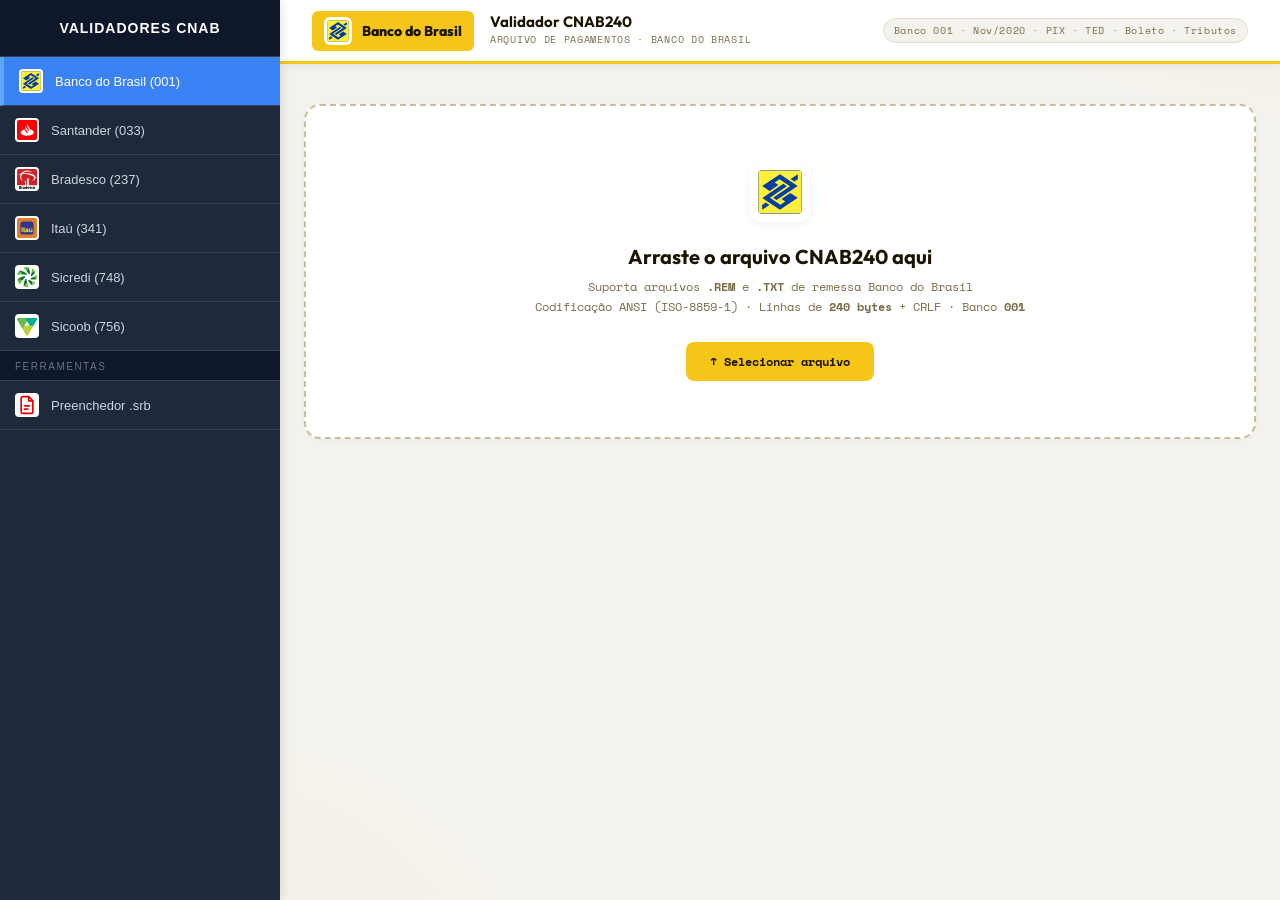
==== index.html @ d76867de "Add files" ====
<!DOCTYPE html>
<html lang="pt-BR">
<head>
<meta charset="UTF-8">
<meta name="viewport" content="width=device-width, initial-scale=1.0">
<title>Central de Validadores CNAB240</title>
<style>
  * { box-sizing: border-box; }
  body { 
    margin: 0; 
    font-family: 'Segoe UI', Tahoma, Geneva, Verdana, sans-serif; 
    display: flex; 
    height: 100vh; 
    overflow: hidden; 
    background: #f4f6f8; 
  }
  
  .sidebar { 
    width: 280px; /* Aumentado levemente para caber logos e nomes */
    background: #1e293b; 
    color: #fff; 
    display: flex; 
    flex-direction: column; 
    box-shadow: 2px 0 10px rgba(0,0,0,0.1);
    z-index: 10;
  }
  
  .sidebar h2 { 
    text-align: center; 
    padding: 20px; 
    margin: 0; 
    font-size: 14px; 
    text-transform: uppercase;
    letter-spacing: 1px;
    background: #0f172a;
    border-bottom: 1px solid #334155; 
  }
  
  .menu { 
    list-style: none; 
    padding: 0; 
    margin: 0; 
    flex: 1; 
    overflow-y: auto; 
  }
  
  .menu li { 
    padding: 12px 15px; 
    cursor: pointer; 
    border-bottom: 1px solid #334155; 
    transition: all 0.2s ease; 
    display: flex; 
    align-items: center; 
    gap: 12px;
    font-weight: 500;
    font-size: 13px;
    color: #cbd5e1;
  }
  
  .menu li:hover { 
    background: #334155; 
    color: #fff;
  }
  
  .menu li.active {
    background: #3b82f6;
    color: #fff;
    border-left: 4px solid #60a5fa;
  }

  .menu li.section-label {
    cursor: default;
    background: #0f172a;
    color: #64748b;
    font-size: 10px;
    letter-spacing: 1.5px;
    text-transform: uppercase;
    padding: 10px 15px 8px;
    border-bottom: 1px solid #334155;
  }
  .menu li.section-label:hover {
    background: #0f172a;
    color: #64748b;
  }

  /* Estilização das Logos */
  .bank-logo {
    width: 24px;
    height: 24px;
    object-fit: contain;
    border-radius: 4px;
    background: white; /* Fundo branco para logos vazadas aparecerem no menu escuro */
    padding: 2px;
  }

  .content { 
    flex: 1; 
    display: flex; 
    flex-direction: column; 
    background: #fff;
  }
  
  iframe { 
    flex: 1; 
    border: none; 
    width: 100%; 
    height: 100%; 
  }
</style>
</head>
<body>

<div class="sidebar">
  <h2>Validadores CNAB</h2>
  <ul class="menu">
    <li class="active" onclick="loadTab('Validador_CNAB240_BancoDoBrasil.html', this)">
      <img src="logos/Banco%20do%20Brasil%20S.A/banco-do-brasil-com-fundo.svg" class="bank-logo" alt="BB">
      Banco do Brasil (001)
    </li>
    
    <li onclick="loadTab('Validador_CNAB240_Santander.html', this)">
      <img src="logos/Banco%20Santander%20Brasil%20S.A/santander-fundo-vermelho.svg" class="bank-logo" alt="Santander">
      Santander (033)
    </li>
    
    <li onclick="loadTab('Validador_CNAB240_Bradesco_Multipag.html', this)">
      <img src="logos/Bradesco%20S.A/bradesco%20com%20nome.svg" class="bank-logo" alt="Bradesco">
      Bradesco (237)
    </li>
    
    <li onclick="loadTab('Validador_CNAB240_Itau.html', this)">
      <img src="logos/Itaú%20Unibanco%20S.A/itau-2-laranja.svg" class="bank-logo" alt="Itaú">
      Itaú (341)
    </li>
    
    <li onclick="loadTab('Validador_CNAB240_Sicredi%20-%20v2%201.html', this)">
      <img src="logos/Sicredi/logo-svg2.svg" class="bank-logo" alt="Sicredi">
      Sicredi (748)
    </li>
    
    <li onclick="loadTab('Validador_CNAB240_Sicoob.html', this)">
      <img src="logos/Sicoob/sicoob-vector-logo.svg" class="bank-logo" alt="Sicoob">
      Sicoob (756)
    </li>

    <li class="section-label">Ferramentas</li>

    <li onclick="loadTab('Preenchedor_SRB.html', this)">
      <img src="logos/srb-icon.svg" class="bank-logo" alt="SRB">
      Preenchedor .srb
    </li>
  </ul>
</div>

<div class="content">
  <iframe id="viewer" src="Validador_CNAB240_BancoDoBrasil.html" title="Validador"></iframe>
</div>

<script>
  function loadTab(url, element) {
    document.getElementById('viewer').src = url;
    document.querySelectorAll('.menu li').forEach(li => li.classList.remove('active'));
    element.classList.add('active');
  }
</script>

</body>
</html>
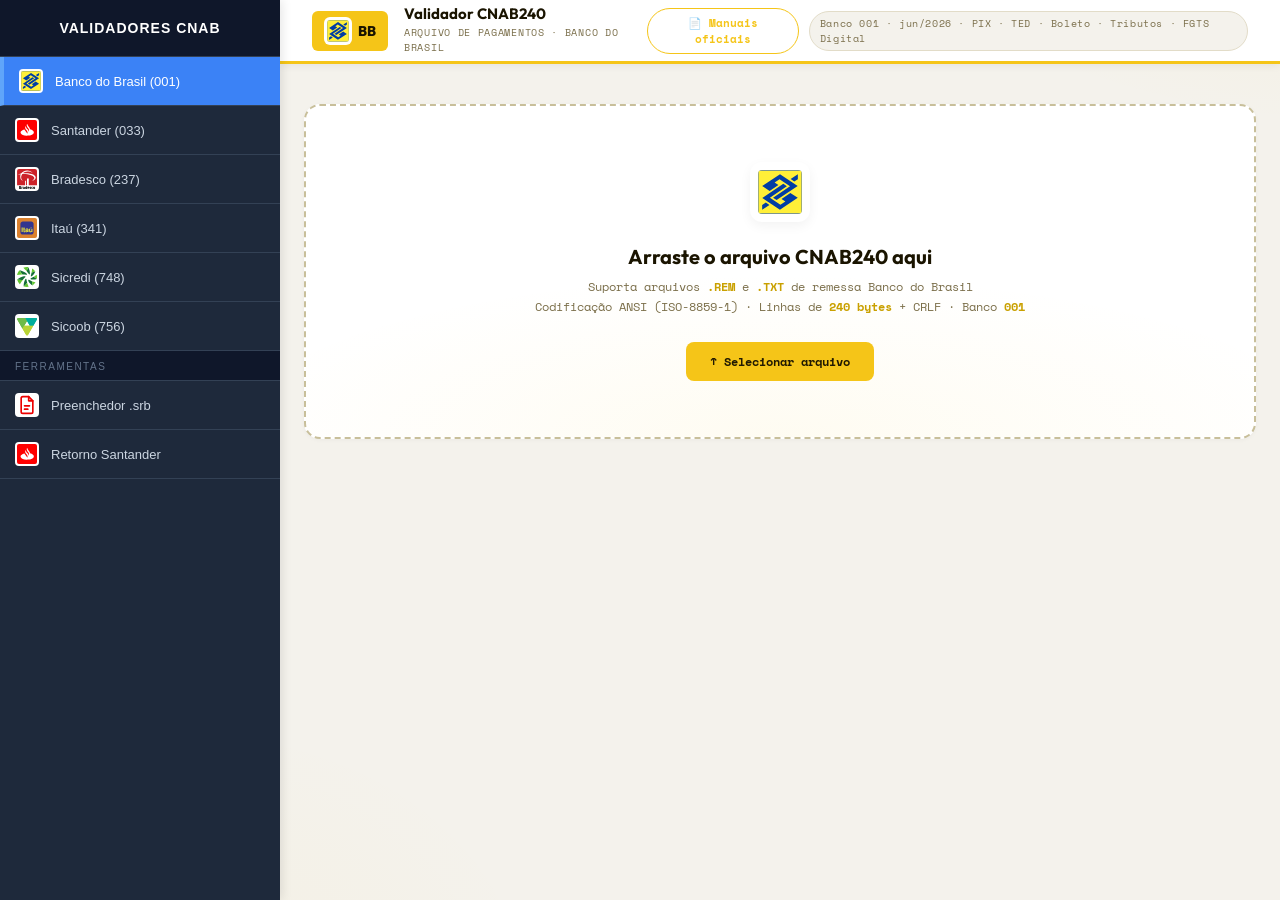
==== commit 9a689e54: "Analisador de Retorno Santander: crítica (pré-retorno) × movimento Nova ferramenta Retorno_CNAB240_S" ====
--- a/index.html
+++ b/index.html
@@ -149,6 +149,11 @@
       <img src="logos/srb-icon.svg" class="bank-logo" alt="SRB">
       Preenchedor .srb
     </li>
+
+    <li onclick="loadTab('Retorno_CNAB240_Santander.html', this)">
+      <img src="logos/Banco%20Santander%20Brasil%20S.A/santander-fundo-vermelho.svg" class="bank-logo" alt="Santander">
+      Retorno Santander
+    </li>
   </ul>
 </div>
 
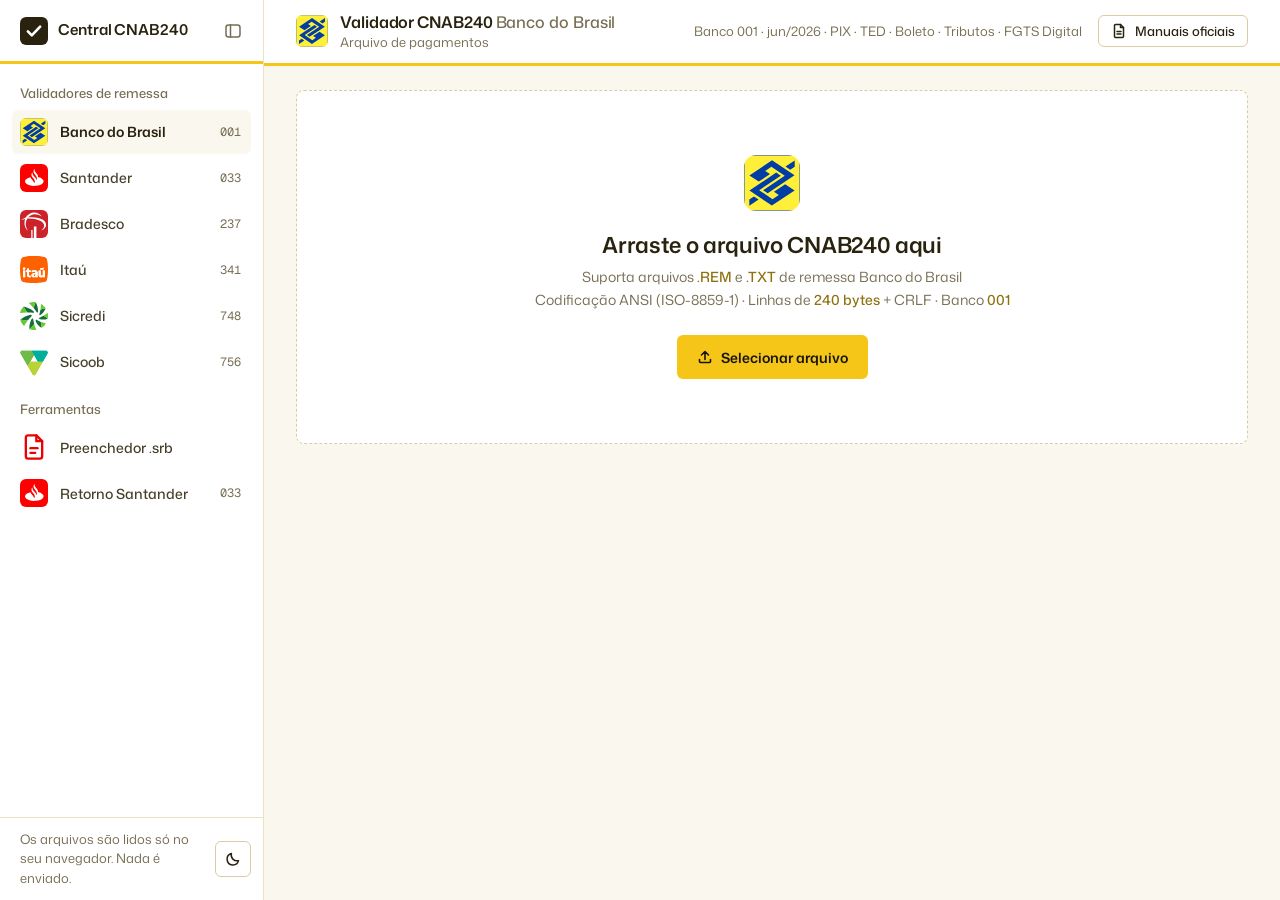
==== commit b594dbfa: "Redesign: sistema visual único, tom do banco e tema claro/escuro - assets/ui.css: um só sistema visu" ====
--- a/index.html
+++ b/index.html
@@ -1,173 +1,233 @@
-<!DOCTYPE html>
-<html lang="pt-BR">
-<head>
-<meta charset="UTF-8">
-<meta name="viewport" content="width=device-width, initial-scale=1.0">
-<title>Central de Validadores CNAB240</title>
-<style>
-  * { box-sizing: border-box; }
-  body { 
-    margin: 0; 
-    font-family: 'Segoe UI', Tahoma, Geneva, Verdana, sans-serif; 
-    display: flex; 
-    height: 100vh; 
-    overflow: hidden; 
-    background: #f4f6f8; 
-  }
-  
-  .sidebar { 
-    width: 280px; /* Aumentado levemente para caber logos e nomes */
-    background: #1e293b; 
-    color: #fff; 
-    display: flex; 
-    flex-direction: column; 
-    box-shadow: 2px 0 10px rgba(0,0,0,0.1);
-    z-index: 10;
-  }
-  
-  .sidebar h2 { 
-    text-align: center; 
-    padding: 20px; 
-    margin: 0; 
-    font-size: 14px; 
-    text-transform: uppercase;
-    letter-spacing: 1px;
-    background: #0f172a;
-    border-bottom: 1px solid #334155; 
-  }
-  
-  .menu { 
-    list-style: none; 
-    padding: 0; 
-    margin: 0; 
-    flex: 1; 
-    overflow-y: auto; 
-  }
-  
-  .menu li { 
-    padding: 12px 15px; 
-    cursor: pointer; 
-    border-bottom: 1px solid #334155; 
-    transition: all 0.2s ease; 
-    display: flex; 
-    align-items: center; 
-    gap: 12px;
-    font-weight: 500;
-    font-size: 13px;
-    color: #cbd5e1;
-  }
-  
-  .menu li:hover { 
-    background: #334155; 
-    color: #fff;
-  }
-  
-  .menu li.active {
-    background: #3b82f6;
-    color: #fff;
-    border-left: 4px solid #60a5fa;
-  }
-
-  .menu li.section-label {
-    cursor: default;
-    background: #0f172a;
-    color: #64748b;
-    font-size: 10px;
-    letter-spacing: 1.5px;
-    text-transform: uppercase;
-    padding: 10px 15px 8px;
-    border-bottom: 1px solid #334155;
-  }
-  .menu li.section-label:hover {
-    background: #0f172a;
-    color: #64748b;
-  }
-
-  /* Estilização das Logos */
-  .bank-logo {
-    width: 24px;
-    height: 24px;
-    object-fit: contain;
-    border-radius: 4px;
-    background: white; /* Fundo branco para logos vazadas aparecerem no menu escuro */
-    padding: 2px;
-  }
-
-  .content { 
-    flex: 1; 
-    display: flex; 
-    flex-direction: column; 
-    background: #fff;
-  }
-  
-  iframe { 
-    flex: 1; 
-    border: none; 
-    width: 100%; 
-    height: 100%; 
-  }
-</style>
-</head>
-<body>
-
-<div class="sidebar">
-  <h2>Validadores CNAB</h2>
-  <ul class="menu">
-    <li class="active" onclick="loadTab('Validador_CNAB240_BancoDoBrasil.html', this)">
-      <img src="logos/Banco%20do%20Brasil%20S.A/banco-do-brasil-com-fundo.svg" class="bank-logo" alt="BB">
-      Banco do Brasil (001)
-    </li>
-    
-    <li onclick="loadTab('Validador_CNAB240_Santander.html', this)">
-      <img src="logos/Banco%20Santander%20Brasil%20S.A/santander-fundo-vermelho.svg" class="bank-logo" alt="Santander">
-      Santander (033)
-    </li>
-    
-    <li onclick="loadTab('Validador_CNAB240_Bradesco_Multipag.html', this)">
-      <img src="logos/Bradesco%20S.A/bradesco%20com%20nome.svg" class="bank-logo" alt="Bradesco">
-      Bradesco (237)
-    </li>
-    
-    <li onclick="loadTab('Validador_CNAB240_Itau.html', this)">
-      <img src="logos/Itaú%20Unibanco%20S.A/itau-2-laranja.svg" class="bank-logo" alt="Itaú">
-      Itaú (341)
-    </li>
-    
-    <li onclick="loadTab('Validador_CNAB240_Sicredi%20-%20v2%201.html', this)">
-      <img src="logos/Sicredi/logo-svg2.svg" class="bank-logo" alt="Sicredi">
-      Sicredi (748)
-    </li>
-    
-    <li onclick="loadTab('Validador_CNAB240_Sicoob.html', this)">
-      <img src="logos/Sicoob/sicoob-vector-logo.svg" class="bank-logo" alt="Sicoob">
-      Sicoob (756)
-    </li>
-
-    <li class="section-label">Ferramentas</li>
-
-    <li onclick="loadTab('Preenchedor_SRB.html', this)">
-      <img src="logos/srb-icon.svg" class="bank-logo" alt="SRB">
-      Preenchedor .srb
-    </li>
-
-    <li onclick="loadTab('Retorno_CNAB240_Santander.html', this)">
-      <img src="logos/Banco%20Santander%20Brasil%20S.A/santander-fundo-vermelho.svg" class="bank-logo" alt="Santander">
-      Retorno Santander
-    </li>
-  </ul>
-</div>
-
-<div class="content">
-  <iframe id="viewer" src="Validador_CNAB240_BancoDoBrasil.html" title="Validador"></iframe>
-</div>
-
-<script>
-  function loadTab(url, element) {
-    document.getElementById('viewer').src = url;
-    document.querySelectorAll('.menu li').forEach(li => li.classList.remove('active'));
-    element.classList.add('active');
-  }
-</script>
-
-</body>
-</html>
+<!DOCTYPE html>
+<html lang="pt-BR">
+<head>
+<meta charset="UTF-8">
+<meta name="viewport" content="width=device-width, initial-scale=1.0">
+<title>Central de Validadores CNAB240</title>
+<meta name="description" content="Validadores de remessa CNAB240 por banco, Preenchedor de remessa .srb e Analisador de retorno. Os arquivos são lidos só no navegador.">
+<link rel="preconnect" href="https://fonts.googleapis.com">
+<link rel="preconnect" href="https://fonts.gstatic.com" crossorigin>
+<link href="https://fonts.googleapis.com/css2?family=Geist+Mono:wght@400;500;600&family=Mona+Sans:wght@400;500;600&display=swap" rel="stylesheet">
+<link rel="icon" href="assets/favicon.svg">
+<script src="assets/tema.js"></script>
+<link rel="stylesheet" href="assets/ui.css">
+<style>
+  /* Casca da central: menu lateral + página da ferramenta num iframe.
+     Cores, tipos e raios vêm de assets/ui.css. */
+  html,body{height:100%;}
+  body{display:grid;grid-template-columns:264px minmax(0,1fr);height:100dvh;min-height:0;overflow:hidden;transition:grid-template-columns .22s var(--ease);}
+
+  .side{display:flex;flex-direction:column;min-height:0;background:var(--cd);border-right:1px solid var(--br);}
+  .side__top{display:flex;align-items:center;justify-content:space-between;gap:12px;height:64px;flex-shrink:0;padding:0 12px 0 20px;border-bottom:3px solid var(--bk);transition:border-color .2s var(--ease);}
+  .brand{display:flex;align-items:center;gap:10px;font-weight:600;font-size:15px;letter-spacing:-.005em;color:var(--tx);text-decoration:none;border-radius:var(--r-sm);}
+  .brand svg{width:28px;height:28px;flex-shrink:0;}
+  .brand rect{fill:var(--tx);}
+  .brand path{stroke:var(--cd);}
+  .side__toggle{display:none;align-items:center;justify-content:center;width:44px;height:44px;background:transparent;border:1px solid var(--br2);border-radius:var(--r-md);transition:border-color .15s var(--ease),background-color .15s var(--ease);}
+  .side__toggle:hover{border-color:var(--ac);background:var(--cd2);}
+  .side__toggle svg{width:18px;height:18px;}
+  /* recolher / expandir (telas largas) */
+  .side__mini{display:flex;align-items:center;justify-content:center;width:36px;height:36px;flex-shrink:0;background:transparent;color:var(--txd);border:1px solid transparent;border-radius:var(--r-md);transition:border-color .15s var(--ease),background-color .15s var(--ease),color .15s var(--ease),transform .1s var(--ease);}
+  .side__mini:hover{border-color:var(--br2);background:var(--cd2);color:var(--tx);}
+  .side__mini:active{transform:translateY(1px);}
+  .side__mini svg{width:18px;height:18px;}
+
+  .nav{flex:1;min-height:0;overflow-y:auto;padding:4px 12px 12px;}
+  .nav h2{padding:16px 8px 6px;font-size:13px;font-weight:500;color:var(--txd);}
+  .nav ul{list-style:none;display:flex;flex-direction:column;gap:2px;}
+  .nav a{display:flex;align-items:center;gap:12px;height:44px;padding:0 10px 0 8px;border-radius:var(--r-md);font-size:14px;font-weight:500;color:var(--txm);text-decoration:none;transition:background-color .15s var(--ease),color .15s var(--ease);}
+  .nav a:hover{background:var(--cd2);color:var(--tx);}
+  .nav a:active{background:var(--bg);}
+  .nav a[aria-current="page"]{background:var(--bg);color:var(--tx);font-weight:600;}
+  .nav img{width:28px;height:28px;object-fit:contain;border-radius:var(--r-md);flex-shrink:0;transition:transform .2s var(--ease);}
+  .nav a:hover img{transform:scale(1.06);}
+  .nav__name{flex:1;min-width:0;white-space:nowrap;overflow:hidden;text-overflow:ellipsis;}
+  .nav__code{font-family:var(--mono);font-size:12px;font-weight:400;color:var(--txd);}
+
+  .side__foot{display:flex;align-items:center;gap:12px;flex-shrink:0;padding:12px 12px 12px 20px;border-top:1px solid var(--br);}
+  .side__note{flex:1;font-size:13px;line-height:1.5;color:var(--txd);}
+
+  .content{min-width:0;min-height:0;background:var(--bg);}
+  .content iframe{display:block;width:100%;height:100%;border:0;}
+
+  /* Menu recolhido: só os logos. Vale em telas largas; no celular o menu é a folha. */
+  @media(min-width:821px){
+    body[data-menu="mini"]{grid-template-columns:64px minmax(0,1fr);}
+    [data-menu="mini"] .side__top{justify-content:center;padding:0;}
+    [data-menu="mini"] .brand{display:none;}
+    [data-menu="mini"] .nav{padding:4px 8px 12px;overflow-x:hidden;}
+    [data-menu="mini"] .nav h2{height:1px;margin:10px 8px 9px;padding:0;overflow:hidden;background:var(--br);color:transparent;font-size:0;}
+    [data-menu="mini"] .nav h2:first-child{margin-top:8px;background:transparent;}
+    [data-menu="mini"] .nav a{justify-content:center;padding:0;gap:0;}
+    [data-menu="mini"] .nav__name{position:absolute;width:1px;height:1px;overflow:hidden;clip-path:inset(50%);white-space:nowrap;}
+    [data-menu="mini"] .nav__code{display:none;}
+    [data-menu="mini"] .side__foot{justify-content:center;padding:12px 0;}
+    [data-menu="mini"] .side__note{display:none;}
+  }
+
+  @media(max-width:820px){
+    .side__mini{display:none;}
+    body{grid-template-columns:1fr;grid-template-rows:auto minmax(0,1fr);}
+    .side{border-right:0;}
+    .side__top{height:56px;padding:0 8px 0 16px;}
+    .side__toggle{display:flex;}
+    .nav,.side__foot{display:none;}
+    .side[data-open] {position:fixed;inset:0;z-index:50;}
+    .side[data-open] .nav{display:block;padding:4px 8px 12px;}
+    .side[data-open] .side__foot{display:flex;}
+    .nav a{height:52px;}
+  }
+</style>
+</head>
+<body>
+
+<aside class="side" id="side">
+  <div class="side__top">
+    <a class="brand" href="#bb">
+      <svg viewBox="0 0 32 32" aria-hidden="true"><rect width="32" height="32" rx="7"/><path d="M9 16.5l4.5 4.5L23 11" fill="none" stroke-width="3" stroke-linecap="round" stroke-linejoin="round"/></svg>
+      Central CNAB240
+    </a>
+    <button class="side__mini" id="mini" type="button" aria-expanded="true" aria-controls="nav" aria-label="Recolher menu" title="Recolher menu">
+      <svg viewBox="0 0 18 18" fill="none" stroke="currentColor" stroke-width="1.5" stroke-linecap="round" stroke-linejoin="round" aria-hidden="true"><rect x="2" y="3" width="14" height="12" rx="2.5"/><path d="M6.5 3v12"/></svg>
+    </button>
+    <button class="side__toggle" id="toggle" type="button" aria-expanded="false" aria-controls="nav" aria-label="Abrir menu">
+      <svg viewBox="0 0 18 18" fill="none" stroke="currentColor" stroke-width="1.6" stroke-linecap="round" aria-hidden="true"><path d="M2.5 5h13M2.5 9h13M2.5 13h13"/></svg>
+    </button>
+  </div>
+
+  <nav class="nav" id="nav" aria-label="Ferramentas da central">
+    <h2>Validadores de remessa</h2>
+    <ul>
+      <li><a href="#bb" data-cor="#F5C518" data-src="Validador_CNAB240_BancoDoBrasil.html">
+        <img src="logos/Banco%20do%20Brasil%20S.A/banco-do-brasil-com-fundo.svg" alt="">
+        <span class="nav__name">Banco do Brasil</span><span class="nav__code">001</span></a></li>
+      <li><a href="#santander" data-cor="#EC0000" data-src="Validador_CNAB240_Santander.html">
+        <img src="logos/Banco%20Santander%20Brasil%20S.A/santander-fundo-vermelho.svg" alt="">
+        <span class="nav__name">Santander</span><span class="nav__code">033</span></a></li>
+      <li><a href="#bradesco" data-cor="#CC0000" data-src="Validador_CNAB240_Bradesco_Multipag.html">
+        <img src="logos/Bradesco%20S.A/bradesco.svg" alt="">
+        <span class="nav__name">Bradesco</span><span class="nav__code">237</span></a></li>
+      <li><a href="#itau" data-cor="#EC7000" data-src="Validador_CNAB240_Itau.html">
+        <img src="logos/Ita%C3%BA%20Unibanco%20S.A/logo-nova-letras-brancas.svg" alt="">
+        <span class="nav__name">Itaú</span><span class="nav__code">341</span></a></li>
+      <li><a href="#sicredi" data-cor="#009A44" data-src="Validador_CNAB240_Sicredi%20-%20v2%201.html">
+        <img src="logos/Sicredi/logo-svg2.svg" alt="">
+        <span class="nav__name">Sicredi</span><span class="nav__code">748</span></a></li>
+      <li><a href="#sicoob" data-cor="#005A9E" data-src="Validador_CNAB240_Sicoob.html">
+        <img src="logos/Sicoob/sicoob-vector-logo.svg" alt="">
+        <span class="nav__name">Sicoob</span><span class="nav__code">756</span></a></li>
+    </ul>
+
+    <h2>Ferramentas</h2>
+    <ul>
+      <li><a href="#preenchedor" data-src="Preenchedor_SRB.html">
+        <img src="logos/srb-icon.svg" alt="">
+        <span class="nav__name">Preenchedor .srb</span></a></li>
+      <li><a href="#retorno-santander" data-cor="#EC0000" data-src="Retorno_CNAB240_Santander.html">
+        <img src="logos/Banco%20Santander%20Brasil%20S.A/santander-fundo-vermelho.svg" alt="">
+        <span class="nav__name">Retorno Santander</span><span class="nav__code">033</span></a></li>
+    </ul>
+  </nav>
+
+  <div class="side__foot" id="foot">
+    <p class="side__note">Os arquivos são lidos só no seu navegador. Nada é enviado.</p>
+  </div>
+</aside>
+
+<main class="content">
+  <iframe id="viewer" title="Ferramenta selecionada"></iframe>
+</main>
+
+<script>
+(function () {
+  var CHAVE = 'cnab.central.ultima';
+  var side = document.getElementById('side');
+  var toggle = document.getElementById('toggle');
+  var viewer = document.getElementById('viewer');
+  var links = Array.prototype.slice.call(document.querySelectorAll('#nav a[data-src]'));
+
+  function menu(aberto) {
+    if (aberto) side.setAttribute('data-open', ''); else side.removeAttribute('data-open');
+    toggle.setAttribute('aria-expanded', aberto ? 'true' : 'false');
+    toggle.setAttribute('aria-label', aberto ? 'Fechar menu' : 'Abrir menu');
+  }
+
+  function linkDe(id) {
+    for (var i = 0; i < links.length; i++) if (links[i].hash === '#' + id) return links[i];
+    return null;
+  }
+
+  // Abre a ferramenta do link no iframe. Usa location.replace para o botão
+  // Voltar do navegador andar uma ferramenta por vez (o #hash já cria o histórico).
+  function abrir(a) {
+    links.forEach(function (l) { l.removeAttribute('aria-current'); });
+    a.setAttribute('aria-current', 'page');
+    var nome = a.querySelector('.nav__name').textContent;
+    viewer.title = nome;
+    document.title = nome + ' · Central CNAB240';
+    // a central assume o tom do banco aberto (o Preenchedor fica neutro)
+    document.documentElement.style.setProperty('--bk', a.getAttribute('data-cor') || '#16140f');
+    var src = a.getAttribute('data-src');
+    if (viewer.getAttribute('data-atual') !== src) {
+      viewer.setAttribute('data-atual', src);
+      try { viewer.contentWindow.location.replace(src); }
+      catch (e) { viewer.src = src; }
+    }
+    try { localStorage.setItem(CHAVE, a.hash.slice(1)); } catch (e) {}
+    menu(false);
+  }
+
+  function rota() {
+    var a = linkDe(location.hash.slice(1));
+    if (!a) {
+      var ultima = null;
+      try { ultima = localStorage.getItem(CHAVE); } catch (e) {}
+      a = linkDe(ultima) || links[0];
+    }
+    abrir(a);
+  }
+
+  toggle.addEventListener('click', function () { menu(!side.hasAttribute('data-open')); });
+
+  // Menu recolhido para só os logos (telas largas); a escolha fica salva.
+  var CHAVE_MENU = 'cnab.central.menu';
+  var mini = document.getElementById('mini');
+  function recolher(sim) {
+    if (sim) document.body.setAttribute('data-menu', 'mini'); else document.body.removeAttribute('data-menu');
+    var rotulo = sim ? 'Expandir menu' : 'Recolher menu';
+    mini.setAttribute('aria-expanded', sim ? 'false' : 'true');
+    mini.setAttribute('aria-label', rotulo);
+    mini.title = rotulo;
+    // recolhido, o nome da ferramenta aparece ao passar o mouse
+    links.forEach(function (l) {
+      if (sim) l.title = l.querySelector('.nav__name').textContent; else l.removeAttribute('title');
+    });
+  }
+  mini.addEventListener('click', function () {
+    var sim = document.body.getAttribute('data-menu') !== 'mini';
+    recolher(sim);
+    try { localStorage.setItem(CHAVE_MENU, sim ? 'mini' : 'aberto'); } catch (e) {}
+  });
+  var menuSalvo = null;
+  try { menuSalvo = localStorage.getItem(CHAVE_MENU); } catch (e) {}
+  if (menuSalvo === 'mini') recolher(true);
+  document.addEventListener('keydown', function (e) { if (e.key === 'Escape') menu(false); });
+  // Clicar na ferramenta já aberta só fecha o menu (o hash não muda).
+  links.forEach(function (l) { l.addEventListener('click', function () { menu(false); }); });
+  // Tema: botão no rodapé do menu; a página aberta no iframe é avisada.
+  function avisarTema() {
+    try { viewer.contentWindow.postMessage({ cnabTema: window.CnabTema.atual() }, '*'); } catch (e) {}
+  }
+  if (window.CnabTema) {
+    document.getElementById('foot').appendChild(window.CnabTema.botao());
+    window.CnabTema.aoMudar(avisarTema);
+    viewer.addEventListener('load', avisarTema);
+  }
+
+  window.addEventListener('hashchange', rota);
+  rota();
+})();
+</script>
+
+</body>
+</html>
--- a/assets/ui.css
+++ b/assets/ui.css
@@ -0,0 +1,458 @@
+/* Sistema visual único da Central de Validadores CNAB240.
+ *
+ * Todas as páginas (central, validadores, Preenchedor e Retorno) usam este
+ * arquivo. Cada página só define a cor do banco:
+ *
+ *   <link rel="stylesheet" href="assets/ui.css">
+ *   <style>:root{--bk:#EC0000;--bkc:#fff}</style>
+ *
+ *   --bk   cor do banco
+ *   --bkc  cor do texto sobre --bk (branco ou a tinta, o que der contraste)
+ *
+ * Tema: assets/tema.js põe data-theme="light|dark" no <html>.
+ *
+ * O chão, as linhas e os destaques são derivados de --bk, então cada página
+ * assume o tom do banco, no claro e no escuro.
+ * Tipos: Mona Sans para a interface, Geist Mono só para dados do arquivo
+ * (posições, bytes, valores). Raio 4/6/8. Espaços na escala 4-8-12-16-24-32-48.
+ */
+
+:root{
+  --bk:#16140f; --bkc:#fff;
+
+  /* O chão, as linhas e a tinta levam um pouco da cor do banco (--bk). */
+  color-scheme:light;
+  --bg:color-mix(in srgb,var(--bk) 4%,#faf9f7);
+  --cd:#ffffff;
+  --cd2:color-mix(in srgb,var(--bk) 3%,#ffffff);
+  --br:color-mix(in srgb,var(--bk) 13%,#e9e6e0);
+  --br2:color-mix(in srgb,var(--bk) 20%,#d2cec6);
+  --tx:color-mix(in srgb,var(--bk) 9%,#14120e);
+  --txm:color-mix(in srgb,var(--bk) 9%,#35322b);
+  --txd:color-mix(in srgb,var(--bk) 10%,#69645a);
+  /* destaque: a cor do banco escurecida até dar leitura como texto; --acc é o texto sobre ela */
+  --ac:color-mix(in srgb,var(--bk) 58%,#000);
+  --acc:#ffffff;
+
+  /* estados */
+  --ok:#18794e; --okb:rgba(24,121,78,.08);  --okm:rgba(24,121,78,.24);
+  --wa:#8f5b00; --wab:rgba(143,91,0,.09);   --wam:rgba(143,91,0,.28);
+  --er:#c22532; --erb:rgba(194,37,50,.07);  --erm:rgba(194,37,50,.30);
+  --in:#0b5cad; --inb:rgba(11,92,173,.08);
+  --mu:#6b665c; --mub:rgba(107,102,92,.10);
+
+  --r-sm:4px; --r-md:6px; --r-lg:8px;
+  --sans:'Mona Sans','Segoe UI',system-ui,-apple-system,sans-serif;
+  --mono:'Geist Mono',ui-monospace,'Cascadia Mono',Consolas,monospace;
+  --ease:cubic-bezier(.2,.7,.2,1);
+}
+
+*{margin:0;padding:0;box-sizing:border-box;}
+html{-webkit-text-size-adjust:100%;}
+body{background:var(--bg);color:var(--tx);font-family:var(--sans);font-size:14px;line-height:1.5;min-height:100vh;overflow-x:hidden;-webkit-font-smoothing:antialiased;}
+button,input,select{font:inherit;color:inherit;}
+button{cursor:pointer;}
+:focus-visible{outline:2px solid var(--ac);outline-offset:2px;}
+.hidden{display:none !important;}
+.muted{color:var(--txd);}
+
+/* ───── Cabeçalho da página ───── */
+header{position:relative;z-index:10;display:flex;align-items:center;justify-content:space-between;gap:12px 24px;flex-wrap:wrap;min-height:64px;padding:12px max(32px,calc(50% - 560px));background:var(--cd);border-bottom:3px solid var(--bk);}
+.logo{display:flex;align-items:center;gap:12px;min-width:0;margin-right:auto;}
+.bank-logo{width:32px;height:32px;object-fit:contain;border-radius:var(--r-md);flex-shrink:0;}
+.bank-logo[hidden]{display:none;}
+.lt{min-width:0;}
+.lt h1{font-weight:600;font-size:16px;line-height:1.3;letter-spacing:-.005em;}
+.lt h1 .muted{font-weight:500;}
+.lt p{font-size:13px;color:var(--txd);line-height:1.4;}
+.htag{font-size:13px;color:var(--txd);text-align:right;}
+
+/* ───── Corpo ───── */
+.wrap{position:relative;z-index:1;max-width:1184px;margin:0 auto;padding:32px 32px 64px;}
+
+/* ───── Botões: um principal (cor do banco), um secundário ───── */
+.bup,.btn-gen{display:inline-flex;align-items:center;justify-content:center;gap:8px;height:44px;padding:0 20px;background:var(--bk);color:var(--bkc);border:none;border-radius:var(--r-md);font-weight:600;font-size:14px;transition:background-color .15s var(--ease),transform .1s var(--ease);}
+.bup:hover,.btn-gen:hover:not(:disabled){background:color-mix(in srgb,var(--bk) 86%,#000);}
+.bup:active,.btn-gen:active:not(:disabled){transform:translateY(1px);}
+.btn-gen:disabled{background:var(--br);color:var(--txd);cursor:not-allowed;}
+.bup svg,.btn-gen svg,.brs svg,.bcp svg,.bcsv svg,.cnabdoc-btn svg{width:16px;height:16px;flex-shrink:0;}
+
+.brs,.bcp,.bcsv,.smore button,.cnabdoc-btn{display:inline-flex;align-items:center;justify-content:center;gap:8px;height:36px;padding:0 14px;background:var(--cd);color:var(--tx);border:1px solid var(--br2);border-radius:var(--r-md);font-weight:500;font-size:13px;white-space:nowrap;transition:border-color .15s var(--ease),background-color .15s var(--ease),transform .1s var(--ease);}
+.brs:hover,.bcp:hover,.bcsv:hover,.smore button:hover,.cnabdoc-btn:hover,.cnabdoc-btn[aria-expanded="true"]{border-color:var(--tx);background:var(--cd2);}
+.brs:active,.bcp:active,.bcsv:active,.smore button:active,.cnabdoc-btn:active{transform:translateY(1px);}
+.brs,.bcsv{margin-left:auto;}
+
+/* ───── Área de envio ───── */
+.dz{border:1.5px dashed var(--br2);border-radius:var(--r-lg);padding:64px 32px;text-align:center;cursor:pointer;background:var(--cd);transition:border-color .15s var(--ease),background-color .15s var(--ease);}
+.dz:hover,.dz.over{border-color:var(--ac);}
+.dz.over{background:var(--cd2);}
+.bank-logo-large{display:block;width:56px;height:56px;margin:0 auto 20px;object-fit:contain;border-radius:12px;}
+.dz h2{font-weight:600;font-size:22px;line-height:1.25;letter-spacing:-.015em;margin-bottom:8px;}
+.dz p{max-width:84ch;margin:0 auto;font-size:14px;color:var(--txd);line-height:1.6;text-wrap:balance;}
+.dz p strong{color:var(--ac);font-weight:500;}
+.dz .bup{margin-top:24px;}
+#fi{display:none;}
+
+#pb{display:none;margin-top:24px;}
+.pt{height:3px;background:var(--br);border-radius:2px;overflow:hidden;}
+.pf{height:100%;background:var(--bk);border-radius:2px;width:0%;transition:width .3s var(--ease);}
+#pb p{margin-top:8px;font-size:13px;color:var(--txd);text-align:center;}
+
+/* ───── Resultado ───── */
+#sum,#res{display:none;margin-top:24px;animation:rise .32s var(--ease) both;}
+@keyframes rise{from{opacity:0;transform:translateY(8px);}to{opacity:1;transform:none;}}
+
+.fb{display:flex;align-items:center;flex-wrap:wrap;gap:6px 16px;min-height:52px;background:var(--cd);border:1px solid var(--br);border-radius:var(--r-lg);padding:8px 8px 8px 16px;margin-bottom:16px;font-size:13px;}
+.fb .dot{width:8px;height:8px;border-radius:50%;background:var(--ok);flex-shrink:0;}
+.fb .dot.er{background:var(--er);}
+.fb .fn{font-family:var(--mono);font-weight:600;color:var(--tx);word-break:break-all;}
+.fb .fm{color:var(--txd);}
+
+/* veredito */
+.vd{display:flex;align-items:flex-start;gap:16px;border:1px solid var(--br);border-radius:var(--r-lg);padding:20px 24px;margin-bottom:16px;background:var(--cd);}
+.vd.vok,.vd.ok{background:var(--okb);border-color:var(--okm);}
+.vd.ver,.vd.er{background:var(--erb);border-color:var(--erm);}
+.vd.vwa,.vd.wa{background:var(--wab);border-color:var(--wam);}
+.vd .vi{display:flex;align-items:center;justify-content:center;width:36px;height:36px;flex-shrink:0;border-radius:50%;background:var(--txd);color:var(--cd);font-size:17px;font-weight:600;line-height:1;}
+.vd.vok .vi,.vd.ok .vi{background:var(--ok);}
+.vd.ver .vi,.vd.er .vi{background:var(--er);}
+.vd.vwa .vi,.vd.wa .vi{background:var(--wa);}
+.vd strong{display:block;font-weight:600;font-size:18px;line-height:1.3;letter-spacing:-.01em;color:var(--tx);margin-bottom:2px;}
+.vd p{font-size:14px;color:var(--txm);line-height:1.55;}
+.vd .vk{font-size:13px;font-weight:500;color:var(--txd);margin-bottom:2px;}
+
+/* números */
+.sg{display:grid;grid-template-columns:repeat(auto-fit,minmax(180px,1fr));gap:12px;margin-bottom:16px;}
+.sc{background:var(--cd);border:1px solid var(--br);border-radius:var(--r-lg);padding:16px 20px;}
+.sl{display:flex;align-items:center;gap:8px;font-size:13px;font-weight:500;color:var(--txd);margin-bottom:4px;}
+.sl::before{content:'';width:8px;height:8px;border-radius:50%;background:var(--br2);flex-shrink:0;}
+.sc.ok .sl::before{background:var(--ok);}
+.sc.er .sl::before{background:var(--er);}
+.sc.wa .sl::before{background:var(--wa);}
+.sc.in .sl::before{background:var(--in);}
+.sv{font-weight:500;font-size:32px;line-height:1.2;letter-spacing:-.02em;color:var(--tx);}
+.ss{font-size:13px;color:var(--txd);margin-top:2px;}
+
+/* abas */
+.tabs{display:flex;gap:4px;box-shadow:inset 0 -1px 0 var(--br);margin:32px 0 24px;overflow-x:auto;overflow-y:hidden;scrollbar-width:none;}
+.tb{padding:10px 14px;font-size:14px;font-weight:500;color:var(--txd);background:transparent;border:none;border-bottom:2px solid transparent;white-space:nowrap;transition:color .15s var(--ease),border-color .15s var(--ease);}
+.tb:hover{color:var(--tx);}
+.tb.act{color:var(--ac);border-bottom-color:var(--ac);}
+.tp{display:none;}
+.tp.act{display:block;}
+
+.sh{display:flex;align-items:center;justify-content:space-between;gap:12px;margin-bottom:12px;}
+.st{display:flex;align-items:center;gap:8px;font-weight:600;font-size:16px;letter-spacing:-.005em;}
+.badge{font-family:var(--mono);font-size:12px;font-weight:500;color:var(--txm);background:var(--cd);border:1px solid var(--br);border-radius:var(--r-sm);padding:1px 7px;}
+
+/* filtros */
+.flb{display:flex;gap:6px;margin-bottom:12px;flex-wrap:wrap;align-items:center;}
+.btn{height:32px;padding:0 12px;border-radius:var(--r-md);border:1px solid var(--br2);background:var(--cd);font-size:13px;font-weight:500;color:var(--txm);white-space:nowrap;transition:border-color .15s var(--ease),background-color .15s var(--ease),color .15s var(--ease),transform .1s var(--ease);}
+.btn:hover{border-color:var(--ac);color:var(--ac);}
+.btn:active{transform:translateY(1px);}
+.btn.act{background:var(--ac);border-color:var(--ac);color:var(--acc);}
+.btn.be.act{background:var(--er);border-color:var(--er);}
+.btn.bw.act{background:var(--wa);border-color:var(--wa);}
+.btn.bo.act{background:var(--ok);border-color:var(--ok);}
+.fltex{margin-left:auto;font-size:13px;color:var(--txm);display:flex;align-items:center;gap:8px;}
+.fltex label{display:flex;align-items:center;gap:8px;cursor:pointer;user-select:none;}
+input[type="checkbox"]{width:16px;height:16px;accent-color:var(--ac);}
+
+/* etiquetas de estado (um só desenho) */
+.esv,.fcsvtag,.rs,.pill,.tag-novalid,.tag-derived{display:inline-block;font-size:12px;font-weight:600;line-height:20px;padding:0 8px;border-radius:var(--r-sm);white-space:nowrap;background:var(--mub);color:var(--mu);}
+.sERROR,.sER,.fcsvtag.er,.rse,.pill.er{background:var(--erb);color:var(--er);}
+.sWARN,.sWA,.fcsvtag.wa,.pill.wa,.tag-novalid{background:var(--wab);color:var(--wa);}
+.sOK,.rso,.pill.ok{background:var(--okb);color:var(--ok);}
+.pill.in,.tag-derived{background:var(--inb);color:var(--in);}
+.pill.mu{background:var(--mub);color:var(--mu);}
+/* a severidade vem do script em maiúsculas (ERROR, AVISO…): mostra em caixa normal */
+.esv,.fcsvtag{text-transform:lowercase;}
+.esv::first-letter,.fcsvtag::first-letter{text-transform:uppercase;}
+.sERROR,.sWARN{font-size:0;text-transform:none;}
+.sERROR::after{content:'Erro';font-size:12px;}
+.sWARN::after{content:'Aviso';font-size:12px;}
+.sOK{text-transform:none;}
+
+/* lista de ocorrências: uma só caixa, linhas separadas por fio */
+#el,.rtree{background:var(--cd);border:1px solid var(--br);border-radius:var(--r-lg);overflow:hidden;}
+.ei{display:grid;grid-template-columns:64px 64px 132px 1fr;align-items:start;gap:12px;padding:12px 16px;transition:background-color .12s var(--ease);}
+.ei + .ei,.ri + .ri{border-top:1px solid var(--br);}
+.ei:hover,.ri:hover{background:var(--cd2);}
+.eln{font-family:var(--mono);font-size:13px;color:var(--txd);line-height:20px;}
+.esg{font-size:12px;font-weight:500;color:var(--txd);line-height:20px;}
+.emg{font-size:14px;color:var(--tx);line-height:1.5;overflow-wrap:anywhere;}
+
+/* estrutura do arquivo */
+.ri{display:flex;align-items:center;gap:12px;padding:10px 16px;font-size:14px;color:var(--txm);transition:background-color .12s var(--ease);}
+.ri.i1{padding-left:40px;}
+.ri.i2{padding-left:64px;}
+.rd{width:8px;height:8px;border-radius:50%;flex-shrink:0;}
+.rd.ok{background:var(--ok);}
+.rd.er{background:var(--er);}
+.rs{font-family:var(--mono);}
+
+.empty{text-align:center;padding:48px 16px;color:var(--txd);font-size:14px;}
+.empty .bi{display:block;font-size:24px;line-height:1;margin-bottom:12px;color:var(--br2);}
+.empty strong{display:block;font-weight:500;font-size:15px;color:var(--txm);}
+
+/* nota explicativa */
+.ibox,.warn,.banner{background:var(--cd);border:1px solid var(--br);border-radius:var(--r-lg);padding:16px 20px;font-size:14px;color:var(--txm);line-height:1.65;margin-bottom:16px;}
+.ibox strong{color:var(--tx);font-weight:600;}
+.warn{background:var(--wab);border-color:var(--wam);}
+
+/* ───── Inspeção de campos ───── */
+.fpw{display:flex;flex-direction:column;gap:8px;}
+.okr{display:flex;align-items:center;gap:12px;flex-wrap:wrap;background:var(--cd);border:1px solid var(--br);border-radius:var(--r-md);padding:8px 12px 8px 16px;font-size:14px;transition:background-color .12s var(--ease);}
+.okr:hover{background:var(--cd2);}
+.okdot{width:8px;height:8px;border-radius:50%;background:var(--ok);flex-shrink:0;}
+.oln{font-family:var(--mono);font-size:13px;color:var(--txd);min-width:52px;}
+.osg{font-size:12px;font-weight:500;line-height:20px;padding:0 8px;border-radius:var(--r-sm);background:var(--mub);color:var(--txm);white-space:nowrap;flex-shrink:0;}
+.onm{flex:1;color:var(--tx);min-width:120px;}
+.ops,.fcps{font-family:var(--mono);font-size:12px;color:var(--txd);white-space:nowrap;flex-shrink:0;}
+.ovw{display:flex;align-items:center;gap:8px;flex-shrink:0;}
+.ovl{font-family:var(--mono);font-size:13px;line-height:22px;color:var(--ok);background:var(--okb);padding:0 8px;border-radius:var(--r-sm);max-width:240px;overflow:hidden;text-overflow:ellipsis;white-space:nowrap;}
+.ock{color:var(--ok);font-size:13px;font-weight:600;}
+
+.fcc{background:var(--cd);border:1px solid var(--br);border-radius:var(--r-lg);overflow:hidden;}
+.fch{display:flex;align-items:center;flex-wrap:wrap;gap:8px 12px;padding:12px 16px;border-bottom:1px solid var(--br);}
+.fcnm{font-weight:600;font-size:15px;color:var(--tx);flex:1;min-width:160px;}
+.fcmt{font-size:13px;color:var(--txd);margin-left:auto;white-space:nowrap;}
+.fcbody{padding:16px;overflow-x:auto;}
+
+/* fita de bytes */
+.tsec{display:inline-flex;flex-direction:column;max-width:100%;}
+.tsec .trow{display:flex;align-items:stretch;}
+.tlbl{width:88px;min-width:88px;flex-shrink:0;display:flex;align-items:center;padding-right:8px;font-size:13px;font-weight:500;white-space:nowrap;}
+.tlbl.lp{font-family:var(--mono);font-size:11px;font-weight:400;color:var(--txd);}
+.tlbl.la{color:var(--er);}
+.tlbl.lm{color:var(--ok);}
+.tcells{display:flex;gap:2px;flex-wrap:nowrap;}
+.tpc{width:28px;min-width:28px;font-family:var(--mono);font-size:11px;color:var(--txd);text-align:center;padding:0 0 4px;user-select:none;line-height:1.3;}
+.tc{width:28px;min-width:28px;height:32px;display:flex;align-items:center;justify-content:center;font-family:var(--mono);font-size:14px;font-weight:500;border-radius:var(--r-sm);border:1px solid transparent;}
+.tc.ts{background:var(--cd2);border-color:var(--br);color:var(--txm);}
+.tc.td{background:var(--erb);border-color:var(--er);color:var(--er);}
+.tc.tfs{background:var(--okb);border-color:var(--okm);color:var(--txm);}
+.tc.tfd{background:var(--okm);border-color:var(--ok);color:var(--ok);}
+.tc.tsp{font-size:0;position:relative;}
+.tc.tsp::after{content:'·';font-size:14px;color:var(--br2);}
+.tc.ttr{background:transparent;border:none;color:var(--txd);letter-spacing:-2px;}
+.tgap{height:4px;}
+.tleg{font-size:13px;color:var(--txd);margin-top:12px;display:flex;gap:16px;align-items:center;flex-wrap:wrap;}
+.tlegdot{display:inline-block;width:12px;height:12px;border-radius:3px;vertical-align:-2px;margin-right:6px;}
+
+/* comparação em texto (campos longos) */
+.tcw{display:grid;grid-template-columns:1fr 32px 1fr;align-items:start;}
+.tcc{display:flex;flex-direction:column;gap:6px;min-width:0;}
+.tclbl{font-size:13px;font-weight:500;}
+.tclbl.la{color:var(--er);}
+.tclbl.lm{color:var(--ok);}
+.tclbl.lk{color:var(--txd);}
+.tcv{font-family:var(--mono);font-size:13px;padding:10px 12px;border-radius:var(--r-md);line-height:1.5;word-break:break-all;border:1px solid var(--br);}
+.tvat{background:var(--erb);color:var(--er);border-color:var(--erm);}
+.tvfi{background:var(--okb);color:var(--ok);border-color:var(--okm);}
+.tvok{background:var(--cd2);color:var(--txm);}
+.tvds{background:var(--inb);color:var(--in);border-color:transparent;font-family:var(--sans);}
+.tvem{color:var(--txd);font-style:italic;background:var(--cd2);border-style:dashed;}
+.tcarr{display:flex;align-items:center;justify-content:center;color:var(--txd);font-size:16px;padding-top:36px;}
+.fcrule{display:flex;align-items:flex-start;gap:8px;padding:12px 16px;background:var(--cd2);border-top:1px solid var(--br);font-size:14px;color:var(--txm);line-height:1.55;}
+.fcrule strong{color:var(--tx);font-weight:600;}
+.fcri{flex-shrink:0;color:var(--txd);}
+.fcrt{flex:1;}
+.smore{text-align:center;padding:24px 16px 8px;}
+.smore p{font-size:13px !important;color:var(--txd);margin-bottom:12px !important;}
+
+/* ───── Retorno: caixas e tabelas ───── */
+.box{background:var(--cd);border:1px solid var(--br);border-radius:var(--r-lg);padding:20px 24px;margin-bottom:16px;}
+.box h3{font-weight:600;font-size:16px;letter-spacing:-.005em;margin-bottom:12px;}
+.evl{list-style:none;display:flex;flex-direction:column;gap:10px;}
+.evl li{display:grid;grid-template-columns:20px 1fr;gap:8px;font-size:14px;line-height:1.55;color:var(--txm);}
+.evl .eic{font-weight:600;}
+.evl .eic.mov{color:var(--ok);}
+.evl .eic.cri{color:var(--wa);}
+.evl .eic.neu{color:var(--txd);}
+.evl .ref,.sub{display:block;font-size:12px;color:var(--txd);margin-top:2px;}
+.tw{overflow-x:auto;background:var(--cd);border:1px solid var(--br);border-radius:var(--r-lg);margin-bottom:16px;}
+.box .tw{margin:0;}
+table{border-collapse:collapse;width:100%;font-size:13px;}
+.tw:has(#tbody) table{min-width:1080px;}
+th{font-size:12px;font-weight:500;color:var(--txd);text-align:left;padding:10px 12px;border-bottom:1px solid var(--br);background:var(--cd2);white-space:nowrap;}
+td{padding:10px 12px;border-bottom:1px solid var(--br);vertical-align:top;color:var(--txm);line-height:1.5;}
+tr:last-child td{border-bottom:none;}
+tbody tr{transition:background-color .12s var(--ease);}
+tbody tr:hover{background:var(--cd2);}
+td.n{text-align:right;white-space:nowrap;font-family:var(--mono);}
+td.nw{white-space:nowrap;}
+td.empty{padding:32px 16px;}
+.oc{display:block;white-space:nowrap;}
+.oc b{display:inline-block;min-width:24px;font-family:var(--mono);font-weight:600;color:var(--tx);}
+.oc span{white-space:normal;}
+.aut{display:block;max-width:220px;font-family:var(--mono);font-size:12px;word-break:break-all;}
+details.guia{background:var(--cd);border:1px solid var(--br);border-radius:var(--r-lg);padding:16px 24px;margin-top:24px;font-size:14px;line-height:1.65;color:var(--txm);}
+details.guia summary{cursor:pointer;font-weight:600;font-size:15px;color:var(--tx);}
+details.guia[open] summary{margin-bottom:4px;}
+details.guia h4{font-weight:600;font-size:14px;margin:16px 0 2px;color:var(--tx);}
+details.guia p{margin-top:8px;max-width:88ch;}
+details.guia b{color:var(--tx);font-weight:600;}
+details.guia .tw{margin:16px 0 8px;}
+
+/* ───── Preenchedor ───── */
+.bankrow{display:flex;align-items:center;flex-wrap:wrap;gap:8px 12px;margin-bottom:16px;font-size:13px;color:var(--txd);}
+.bankrow label{font-size:13px;font-weight:500;color:var(--txm);}
+.bankrow select{height:40px;padding:0 12px;border:1px solid var(--br2);border-radius:var(--r-md);background:var(--cd);font-size:14px;font-weight:500;cursor:pointer;transition:border-color .15s var(--ease);}
+.bankrow select:hover{border-color:var(--tx);}
+.sec-title{display:flex;align-items:center;gap:8px;font-weight:600;font-size:16px;letter-spacing:-.005em;margin:32px 0 12px;}
+.sec-title .pill{font-family:var(--mono);font-weight:500;background:var(--cd);border:1px solid var(--br);color:var(--txm);line-height:18px;padding:0 7px;}
+
+.thead,#rows .trow{display:grid;grid-template-columns:1fr 1.5fr;gap:24px;align-items:start;}
+.thead{padding:0 17px 8px;font-size:13px;font-weight:500;color:var(--txd);}
+#rows .trow{background:var(--cd);border:1px solid var(--br);border-radius:var(--r-lg);padding:16px;margin-bottom:8px;}
+#rows .trow.row-er{border-color:var(--erm);background:linear-gradient(0deg,var(--erb),var(--erb)),var(--cd);}
+#rows .trow.row-derived{background:var(--cd2);}
+.vhead{display:flex;align-items:center;gap:8px;flex-wrap:wrap;margin-bottom:6px;}
+.vhead .lbl{font-weight:600;font-size:14px;color:var(--tx);}
+.obs,.count{font-size:13px;color:var(--txd);line-height:1.5;margin-top:6px;}
+.count b{color:var(--txm);font-weight:600;}
+.fld label{display:block;font-size:13px;font-weight:500;color:var(--txd);margin-bottom:6px;}
+.fld input{width:100%;height:40px;padding:0 12px;border:1px solid var(--br2);border-radius:var(--r-md);background:var(--cd);font-family:var(--mono);font-size:14px;transition:border-color .15s var(--ease),box-shadow .15s var(--ease);}
+.fld input:hover{border-color:var(--txd);}
+.fld input:focus{outline:none;border-color:var(--ac);box-shadow:0 0 0 3px color-mix(in srgb,var(--ac) 18%,transparent);}
+.fld input.err{border-color:var(--er);box-shadow:0 0 0 3px var(--erb);}
+.fld input.okv{border-color:var(--ok);}
+.fld input:disabled{background:var(--bg);color:var(--txd);cursor:not-allowed;}
+.preview{font-size:13px;margin-top:6px;color:var(--txd);word-break:break-all;line-height:1.6;}
+.preview code{font-family:var(--mono);background:var(--inb);padding:1px 6px;border-radius:var(--r-sm);color:var(--tx);font-weight:500;}
+.msg{font-size:13px;margin-top:6px;line-height:1.5;}
+.msg:empty{display:none;}
+.msg.er{color:var(--er);font-weight:500;}
+.msg.wa{color:var(--wa);}
+.msg.ok{color:var(--ok);}
+.msg.in{color:var(--in);}
+.derived-val{font-family:var(--mono);font-size:18px;font-weight:600;color:var(--tx);padding:6px 0;}
+.derived-val .empty{display:inline;padding:0;font-family:var(--sans);font-size:13px;font-weight:400;color:var(--txd);}
+
+.summary{background:var(--cd);border:1px solid var(--br);border-radius:var(--r-lg);overflow:hidden;}
+.summary .srow{display:grid;grid-template-columns:1.2fr 1.4fr 80px;gap:12px;padding:10px 16px;font-size:13px;border-top:1px solid var(--br);align-items:center;}
+.summary .srow.head{background:var(--cd2);font-size:12px;font-weight:500;color:var(--txd);border-top:none;}
+.summary .srow .tk{font-family:var(--mono);font-weight:500;color:var(--tx);word-break:break-all;}
+.summary .srow .vv{font-family:var(--mono);color:var(--txm);word-break:break-all;}
+.summary .srow .vv.empty{padding:0;text-align:left;font-family:var(--sans);font-size:13px;color:var(--txd);font-style:italic;}
+.summary .srow .nn{text-align:right;font-family:var(--mono);color:var(--txd);}
+.summary .srow .nn b{color:var(--tx);font-weight:600;}
+
+.actions{display:flex;align-items:center;gap:16px;margin-top:24px;flex-wrap:wrap;}
+.gen-note{font-size:13px;color:var(--txd);}
+.gen-note.blocked{color:var(--er);font-weight:500;}
+.banner{display:flex;gap:12px;align-items:flex-start;background:var(--erb);border-color:var(--erm);}
+.banner.ok{background:var(--okb);border-color:var(--okm);}
+.banner .ic{font-weight:700;color:var(--er);}
+.banner.ok .ic{color:var(--ok);}
+
+/* ───── Telas estreitas ───── */
+@media(max-width:820px){
+  .thead{display:none;}
+  #rows .trow{grid-template-columns:1fr;gap:12px;}
+  .summary .srow{grid-template-columns:1fr;gap:4px;}
+  .summary .srow .nn{text-align:left;}
+  .htag{display:none;}
+}
+@media(max-width:640px){
+  header{padding:12px 16px;}
+  .wrap{padding:16px 16px 48px;}
+  .dz{padding:40px 20px;}
+  .dz h2{font-size:20px;}
+  .dz .bup{width:100%;}
+  .vd{padding:16px;}
+  .sg{grid-template-columns:1fr 1fr;gap:8px;}
+  .sv{font-size:26px;}
+  .ei{grid-template-columns:auto auto 1fr;}
+  .emg{grid-column:1/-1;}
+  .btn{height:40px;}
+  .brs,.bcp,.bcsv,.smore button,.cnabdoc-btn{height:40px;}
+  .bcsv,.fltex{margin-left:0;}
+  .tlbl{width:64px;min-width:64px;}
+  .tcw{grid-template-columns:1fr;gap:12px;}
+  .tcarr{display:none;}
+  .fcmt{margin-left:0;}
+}
+
+/* ───── Botão de tema ───── */
+.cnab-tema{display:inline-flex;align-items:center;justify-content:center;width:36px;height:36px;flex-shrink:0;background:var(--cd);color:var(--tx);border:1px solid var(--br2);border-radius:var(--r-md);transition:border-color .15s var(--ease),background-color .15s var(--ease),transform .1s var(--ease);}
+.cnab-tema:hover{border-color:var(--ac);background:var(--cd2);}
+.cnab-tema:active{transform:translateY(1px);}
+.cnab-tema svg{width:16px;height:16px;}
+.cnab-tema__sol,[data-theme="dark"] .cnab-tema__lua{display:none;}
+[data-theme="dark"] .cnab-tema__sol{display:block;}
+
+/* ───── Tema escuro ───── */
+:root[data-theme="dark"]{
+  color-scheme:dark;
+  --bg:color-mix(in srgb,var(--bk) 5%,#131210);
+  --cd:color-mix(in srgb,var(--bk) 6%,#1b1a17);
+  --cd2:color-mix(in srgb,var(--bk) 8%,#22201d);
+  --br:color-mix(in srgb,var(--bk) 16%,#33302b);
+  --br2:color-mix(in srgb,var(--bk) 22%,#4a463f);
+  --tx:#f4f2ed; --txm:#d9d5cd; --txd:#a6a196;
+  --ac:color-mix(in srgb,var(--bk) 60%,#fff);
+  --acc:#14120e;
+  --ok:#62cb97; --okb:rgba(98,203,151,.12);  --okm:rgba(98,203,151,.34);
+  --wa:#e6b35c; --wab:rgba(230,179,92,.12);  --wam:rgba(230,179,92,.34);
+  --er:#ff8f94; --erb:rgba(255,143,148,.12); --erm:rgba(255,143,148,.36);
+  --in:#7fb8f2; --inb:rgba(127,184,242,.13);
+  --mu:#a6a196; --mub:rgba(166,161,150,.14);
+}
+
+/* ───── Resultado compacto ─────
+   Veredito e números numa faixa só (.resumo) e linhas densas, para caber
+   mais ocorrências por tela. */
+.wrap{padding-top:24px;}
+.fb{min-height:44px;padding:4px 4px 4px 14px;margin-bottom:8px;}
+.resumo{display:grid;grid-template-columns:minmax(0,1.25fr) minmax(0,2fr);gap:8px;margin-bottom:8px;}
+.resumo .vd{align-items:center;gap:12px;margin:0;padding:10px 14px;}
+.resumo .vd .vi{width:28px;height:28px;font-size:14px;}
+.resumo .vd strong{font-size:15px;margin:0;}
+.resumo .vd p{font-size:13px;line-height:1.4;}
+.resumo .sg{grid-template-columns:repeat(4,minmax(0,1fr));gap:8px;margin:0;}
+.resumo .sc{display:flex;flex-direction:column;justify-content:center;padding:8px 12px;}
+.resumo .sl{font-size:12px;margin:0;}
+.resumo .sv{font-size:22px;line-height:1.25;}
+.resumo .ss{display:none;}
+.vd{padding:14px 18px;margin-bottom:8px;}
+.sg{gap:8px;margin-bottom:8px;}
+.sc{padding:10px 14px;}
+.sv{font-size:24px;}
+.box{padding:14px 18px;margin-bottom:8px;}
+.tabs{margin:16px 0 12px;}
+.tb{padding:8px 12px;}
+.sh{margin-bottom:8px;}
+.flb{margin-bottom:8px;}
+.btn{height:28px;padding:0 10px;}
+.brs,.bcp,.bcsv,.smore button,.cnabdoc-btn{height:32px;padding:0 12px;}
+.ei{padding:6px 12px;gap:10px;}
+.emg{font-size:13px;line-height:20px;}
+.ri{padding:6px 12px;font-size:13px;}
+.ri.i1{padding-left:36px;}
+.ri.i2{padding-left:60px;}
+.ibox,.warn{padding:10px 14px;font-size:13px;line-height:1.55;margin-bottom:8px;}
+.fpw{gap:4px;}
+.okr{padding:4px 10px 4px 12px;font-size:13px;gap:10px;}
+.fch{padding:8px 12px;}
+.fcnm{font-size:14px;}
+.fcbody{padding:12px;}
+.fcrule{padding:8px 12px;font-size:13px;}
+.tleg{margin-top:8px;}
+td,th{padding:6px 10px;}
+.evl{gap:6px;}
+.evl li{font-size:13px;}
+@media(max-width:900px){
+  .resumo{grid-template-columns:1fr;}
+}
+@media(max-width:640px){
+  .btn{height:40px;}
+  .brs,.bcp,.bcsv,.smore button,.cnabdoc-btn{height:40px;}
+  .resumo .sg{grid-template-columns:repeat(4,minmax(0,1fr));gap:6px;}
+  .resumo .sc{padding:6px 8px;}
+  .resumo .sv{font-size:18px;}
+}
+@media(prefers-reduced-motion:reduce){
+  *,*::before,*::after{animation:none !important;transition:none !important;}
+}
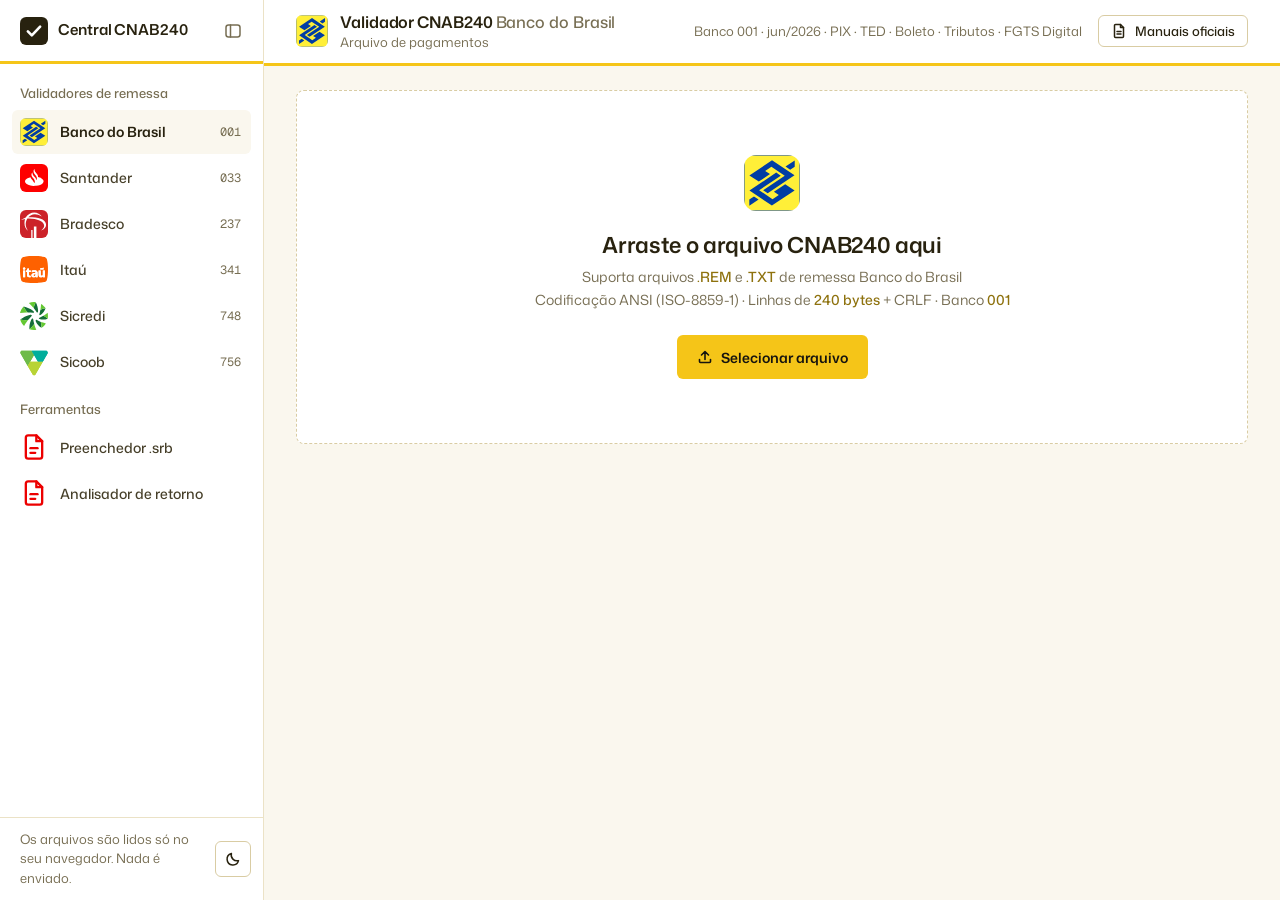
==== commit acd0b2c4: "Analisador de retorno: uma página para os oito bancos Retorno_CNAB240_Santander.html vira Retorno_CN" ====
--- a/index.html
+++ b/index.html
@@ -123,9 +123,9 @@
       <li><a href="#preenchedor" data-src="Preenchedor_SRB.html">
         <img src="logos/srb-icon.svg" alt="">
         <span class="nav__name">Preenchedor .srb</span></a></li>
-      <li><a href="#retorno-santander" data-cor="#EC0000" data-src="Retorno_CNAB240_Santander.html">
-        <img src="logos/Banco%20Santander%20Brasil%20S.A/santander-fundo-vermelho.svg" alt="">
-        <span class="nav__name">Retorno Santander</span><span class="nav__code">033</span></a></li>
+      <li><a href="#retorno" data-src="Retorno_CNAB240.html">
+        <img src="logos/srb-icon.svg" alt="">
+        <span class="nav__name">Analisador de retorno</span></a></li>
     </ul>
   </nav>
 
--- a/assets/ui.css
+++ b/assets/ui.css
@@ -87,6 +87,7 @@
 .dz:hover,.dz.over{border-color:var(--ac);}
 .dz.over{background:var(--cd2);}
 .bank-logo-large{display:block;width:56px;height:56px;margin:0 auto 20px;object-fit:contain;border-radius:12px;}
+.bank-logo-large[hidden]{display:none;}
 .dz h2{font-weight:600;font-size:22px;line-height:1.25;letter-spacing:-.015em;margin-bottom:8px;}
 .dz p{max-width:84ch;margin:0 auto;font-size:14px;color:var(--txd);line-height:1.6;text-wrap:balance;}
 .dz p strong{color:var(--ac);font-weight:500;}
@@ -296,50 +297,79 @@
 details.guia .tw{margin:16px 0 8px;}
 
 /* ───── Preenchedor ───── */
-.bankrow{display:flex;align-items:center;flex-wrap:wrap;gap:8px 12px;margin-bottom:16px;font-size:13px;color:var(--txd);}
-.bankrow label{font-size:13px;font-weight:500;color:var(--txm);}
-.bankrow select{height:40px;padding:0 12px;border:1px solid var(--br2);border-radius:var(--r-md);background:var(--cd);font-size:14px;font-weight:500;cursor:pointer;transition:border-color .15s var(--ease);}
-.bankrow select:hover{border-color:var(--tx);}
-.sec-title{display:flex;align-items:center;gap:8px;font-weight:600;font-size:16px;letter-spacing:-.005em;margin:32px 0 12px;}
-.sec-title .pill{font-family:var(--mono);font-weight:500;background:var(--cd);border:1px solid var(--br);color:var(--txm);line-height:18px;padding:0 7px;}
-
-.thead,#rows .trow{display:grid;grid-template-columns:1fr 1.5fr;gap:24px;align-items:start;}
-.thead{padding:0 17px 8px;font-size:13px;font-weight:500;color:var(--txd);}
-#rows .trow{background:var(--cd);border:1px solid var(--br);border-radius:var(--r-lg);padding:16px;margin-bottom:8px;}
-#rows .trow.row-er{border-color:var(--erm);background:linear-gradient(0deg,var(--erb),var(--erb)),var(--cd);}
-#rows .trow.row-derived{background:var(--cd2);}
-.vhead{display:flex;align-items:center;gap:8px;flex-wrap:wrap;margin-bottom:6px;}
-.vhead .lbl{font-weight:600;font-size:14px;color:var(--tx);}
-.obs,.count{font-size:13px;color:var(--txd);line-height:1.5;margin-top:6px;}
-.count b{color:var(--txm);font-weight:600;}
-.fld label{display:block;font-size:13px;font-weight:500;color:var(--txd);margin-bottom:6px;}
+/* Faixa do banco: para qual banco a remessa está sendo gerada + troca de banco.
+   Os botões de manuais e de tema são anexados ao <header> pelos scripts. */
+/* Texto sempre branco; o degradê escurece o tom do banco para dar leitura
+   mesmo em cores claras (ex.: laranja do Itaú). */
+header.hero{justify-content:flex-start;gap:12px 20px;padding-top:20px;padding-bottom:20px;background:linear-gradient(135deg,color-mix(in srgb,var(--bk) 92%,#000),color-mix(in srgb,var(--bk) 72%,#000));color:#fff;border-bottom:none;}
+header.hero :focus-visible{outline-color:#fff;}
+.hlogo{display:flex;align-items:center;justify-content:center;width:56px;height:56px;flex-shrink:0;background:#fff;border-radius:var(--r-lg);overflow:hidden;}
+.hlogo img{width:100%;height:100%;object-fit:contain;}
+.hlogo img[hidden],.hlogo b[hidden],.bsw-item .mlogo b:empty{display:none;}
+/* banco sem logo no repositório: mostra o código */
+.hlogo b,.bsw-item .mlogo b{font-family:var(--mono);font-size:15px;font-weight:600;color:var(--tx);}
+.bsw-item .mlogo b{font-size:12px;}
+.ht{min-width:0;margin-right:auto;}
+.ht .hk{font-size:13px;font-weight:500;}
+.ht h1{font-weight:600;font-size:26px;line-height:1.2;letter-spacing:-.015em;}
+.ht .hp{font-size:13px;font-weight:500;}
+
+.bsw{position:relative;}
+.bsw-btn{display:inline-flex;align-items:center;gap:8px;height:44px;padding:0 16px 0 20px;background:var(--cd);color:var(--tx);border:1px solid transparent;border-radius:var(--r-md);font-weight:600;font-size:14px;transition:background-color .15s var(--ease),transform .1s var(--ease);}
+.bsw-btn svg{width:16px;height:16px;flex-shrink:0;transition:transform .15s var(--ease);}
+.bsw-btn[aria-expanded="true"] svg{transform:rotate(180deg);}
+.bsw-btn:hover:not(:disabled){background:var(--cd2);}
+.bsw-btn:active:not(:disabled){transform:translateY(1px);}
+.bsw-btn:disabled{opacity:.6;cursor:not-allowed;}
+.bsw-menu{position:absolute;right:0;top:calc(100% + 8px);z-index:1000;width:340px;max-width:calc(100vw - 32px);max-height:min(70vh,520px);overflow:auto;background:var(--cd);color:var(--tx);border:1px solid var(--br2);border-radius:var(--r-lg);box-shadow:0 12px 32px rgba(22,20,15,.16);padding:6px;}
+.bsw-menu[hidden]{display:none;}
+.bsw-item{display:flex;align-items:center;gap:12px;width:100%;padding:8px 10px;background:none;border:none;border-radius:var(--r-md);text-align:left;transition:background-color .12s var(--ease);}
+.bsw-item:hover{background:var(--cd2);}
+.bsw-item:focus-visible{outline-color:var(--ac);}
+.bsw-item .mlogo{display:flex;align-items:center;justify-content:center;width:36px;height:36px;flex-shrink:0;background:#fff;border:1px solid var(--br);border-radius:var(--r-md);overflow:hidden;}
+.bsw-item .mlogo img{width:100%;height:100%;object-fit:contain;}
+.bsw-item .mt{flex:1;min-width:0;}
+.bsw-item strong{display:block;font-weight:600;font-size:14px;line-height:1.3;}
+.bsw-item small{display:block;font-size:13px;color:var(--txd);overflow-wrap:anywhere;}
+.bsw-item.on{background:color-mix(in srgb,var(--bk) 9%,var(--cd));}
+.bsw-item.on::after{content:'✓';font-weight:600;color:var(--ac);}
+
+/* Campos: um cartão por grupo, em grade de 6 colunas */
+#panel{padding-bottom:72px;}
+.grp-card{background:var(--cd);border:1px solid var(--br);border-radius:var(--r-lg);padding:20px 24px;margin-bottom:12px;}
+.grp-title{font-size:13px;font-weight:600;color:var(--txd);}
+.fgrid{display:grid;grid-template-columns:repeat(6,minmax(0,1fr));gap:20px 16px;margin-top:12px;}
+.fld{min-width:0;}
+.fld.s2{grid-column:span 2;}
+.fld.s3{grid-column:span 3;}
+.fld.s6{grid-column:span 6;}
+.fld .lbl{display:flex;align-items:center;gap:8px;flex-wrap:wrap;font-size:14px;font-weight:600;color:var(--tx);margin-bottom:6px;}
 .fld input{width:100%;height:40px;padding:0 12px;border:1px solid var(--br2);border-radius:var(--r-md);background:var(--cd);font-family:var(--mono);font-size:14px;transition:border-color .15s var(--ease),box-shadow .15s var(--ease);}
 .fld input:hover{border-color:var(--txd);}
 .fld input:focus{outline:none;border-color:var(--ac);box-shadow:0 0 0 3px color-mix(in srgb,var(--ac) 18%,transparent);}
 .fld input.err{border-color:var(--er);box-shadow:0 0 0 3px var(--erb);}
 .fld input.okv{border-color:var(--ok);}
-.fld input:disabled{background:var(--bg);color:var(--txd);cursor:not-allowed;}
-.preview{font-size:13px;margin-top:6px;color:var(--txd);word-break:break-all;line-height:1.6;}
-.preview code{font-family:var(--mono);background:var(--inb);padding:1px 6px;border-radius:var(--r-sm);color:var(--tx);font-weight:500;}
+/* campo calculado automaticamente (sem digitação) */
+.fauto{display:flex;align-items:center;gap:8px;min-height:40px;padding:6px 12px;background:var(--cd2);border:1px dashed var(--br2);border-radius:var(--r-md);font-size:13px;color:var(--txd);}
+.fauto strong{font-family:var(--mono);font-size:14px;font-weight:600;color:var(--tx);}
+.obs{font-size:13px;color:var(--txd);line-height:1.5;margin-top:6px;}
 .msg{font-size:13px;margin-top:6px;line-height:1.5;}
 .msg:empty{display:none;}
 .msg.er{color:var(--er);font-weight:500;}
 .msg.wa{color:var(--wa);}
 .msg.ok{color:var(--ok);}
 .msg.in{color:var(--in);}
-.derived-val{font-family:var(--mono);font-size:18px;font-weight:600;color:var(--tx);padding:6px 0;}
-.derived-val .empty{display:inline;padding:0;font-family:var(--sans);font-size:13px;font-weight:400;color:var(--txd);}
-
-.summary{background:var(--cd);border:1px solid var(--br);border-radius:var(--r-lg);overflow:hidden;}
-.summary .srow{display:grid;grid-template-columns:1.2fr 1.4fr 80px;gap:12px;padding:10px 16px;font-size:13px;border-top:1px solid var(--br);align-items:center;}
-.summary .srow.head{background:var(--cd2);font-size:12px;font-weight:500;color:var(--txd);border-top:none;}
-.summary .srow .tk{font-family:var(--mono);font-weight:500;color:var(--tx);word-break:break-all;}
-.summary .srow .vv{font-family:var(--mono);color:var(--txm);word-break:break-all;}
-.summary .srow .vv.empty{padding:0;text-align:left;font-family:var(--sans);font-size:13px;color:var(--txd);font-style:italic;}
-.summary .srow .nn{text-align:right;font-family:var(--mono);color:var(--txd);}
-.summary .srow .nn b{color:var(--tx);font-weight:600;}
-
-.actions{display:flex;align-items:center;gap:16px;margin-top:24px;flex-wrap:wrap;}
+/* informação técnica, discreta: token substituído e prévia da linha no arquivo */
+.tokinfo{font-family:var(--mono);font-size:11px;line-height:1.6;color:color-mix(in srgb,var(--txd) 75%,var(--cd));margin-top:8px;overflow-wrap:anywhere;}
+.tokinfo mark{background:var(--inb);color:var(--tx);font-weight:500;padding:0 3px;border-radius:var(--r-sm);}
+.tokinfo mark.pend{background:none;color:inherit;font-weight:400;padding:0;}
+
+/* barra fixa: progresso + botão de gerar */
+.genbar{position:fixed;left:0;right:0;bottom:0;z-index:20;display:flex;align-items:center;flex-wrap:wrap;gap:8px 16px;padding:10px max(32px,calc(50% - 560px));background:var(--cd);border-top:1px solid var(--br);box-shadow:0 -4px 16px rgba(22,20,15,.06);}
+.gprog{flex:1;min-width:180px;}
+.gprog span{font-size:13px;font-weight:500;color:var(--txm);}
+.gprog i{display:block;height:4px;margin-top:6px;background:var(--br);border-radius:2px;overflow:hidden;}
+.gprog i b{display:block;height:100%;width:0;background:var(--bk);border-radius:2px;transition:width .2s var(--ease);}
 .gen-note{font-size:13px;color:var(--txd);}
 .gen-note.blocked{color:var(--er);font-weight:500;}
 .banner{display:flex;gap:12px;align-items:flex-start;background:var(--erb);border-color:var(--erm);}
@@ -349,10 +379,11 @@
 
 /* ───── Telas estreitas ───── */
 @media(max-width:820px){
-  .thead{display:none;}
-  #rows .trow{grid-template-columns:1fr;gap:12px;}
-  .summary .srow{grid-template-columns:1fr;gap:4px;}
-  .summary .srow .nn{text-align:left;}
+  .fgrid{grid-template-columns:1fr 1fr;}
+  .fld.s2,.fld.s3{grid-column:auto;}
+  .fld.s6{grid-column:span 2;}
+  .ht h1{font-size:22px;}
+  .bsw-menu{right:auto;left:0;}
   .htag{display:none;}
 }
 @media(max-width:640px){
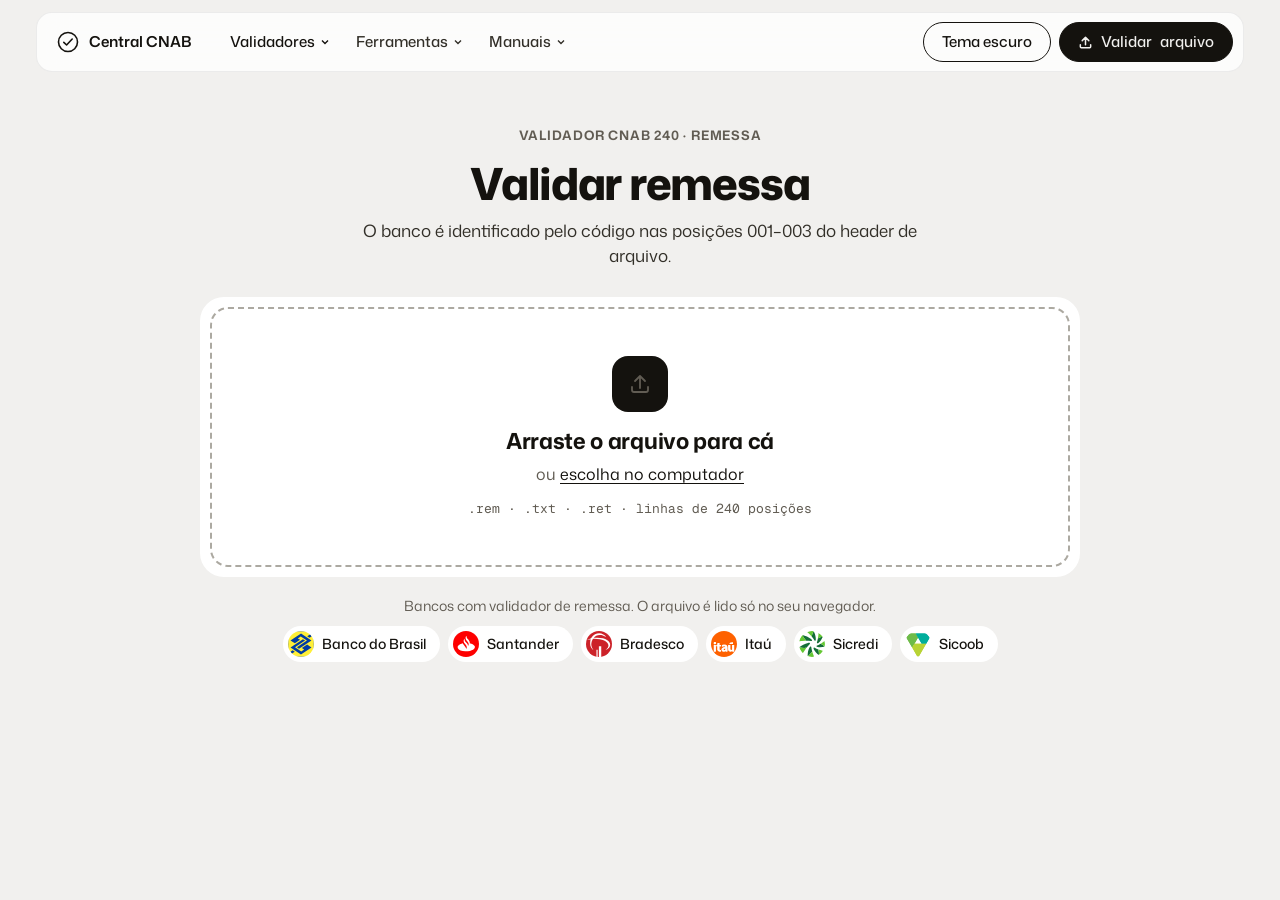
==== commit b498a934: "Validador de remessa único: o banco vem do header do arquivo Os seis validadores (BB, Santander, Bra" ====
--- a/index.html
+++ b/index.html
@@ -3,226 +3,279 @@
 <head>
 <meta charset="UTF-8">
 <meta name="viewport" content="width=device-width, initial-scale=1.0">
-<title>Central de Validadores CNAB240</title>
-<meta name="description" content="Validadores de remessa CNAB240 por banco, Preenchedor de remessa .srb e Analisador de retorno. Os arquivos são lidos só no navegador.">
+<title>Central CNAB240</title>
+<meta name="description" content="Validador de remessa CNAB240 (o banco é reconhecido pelo arquivo), Analisador de retorno e Preenchedor de remessa .srb. Os arquivos são lidos só no navegador.">
 <link rel="preconnect" href="https://fonts.googleapis.com">
 <link rel="preconnect" href="https://fonts.gstatic.com" crossorigin>
-<link href="https://fonts.googleapis.com/css2?family=Geist+Mono:wght@400;500;600&family=Mona+Sans:wght@400;500;600&display=swap" rel="stylesheet">
+<link href="https://fonts.googleapis.com/css2?family=Geist+Mono:wght@400;500;600&family=Mona+Sans:wght@300..800&display=swap" rel="stylesheet">
 <link rel="icon" href="assets/favicon.svg">
 <script src="assets/tema.js"></script>
 <link rel="stylesheet" href="assets/ui.css">
 <style>
-  /* Casca da central: menu lateral + página da ferramenta num iframe.
-     Cores, tipos e raios vêm de assets/ui.css. */
+  /* Casca da central: cabeçalho flutuante + página da ferramenta num iframe.
+     Cores e tipos vêm de assets/ui.css; o --bk acompanha a página aberta. */
   html,body{height:100%;}
-  body{display:grid;grid-template-columns:264px minmax(0,1fr);height:100dvh;min-height:0;overflow:hidden;transition:grid-template-columns .22s var(--ease);}
-
-  .side{display:flex;flex-direction:column;min-height:0;background:var(--cd);border-right:1px solid var(--br);}
-  .side__top{display:flex;align-items:center;justify-content:space-between;gap:12px;height:64px;flex-shrink:0;padding:0 12px 0 20px;border-bottom:3px solid var(--bk);transition:border-color .2s var(--ease);}
-  .brand{display:flex;align-items:center;gap:10px;font-weight:600;font-size:15px;letter-spacing:-.005em;color:var(--tx);text-decoration:none;border-radius:var(--r-sm);}
-  .brand svg{width:28px;height:28px;flex-shrink:0;}
-  .brand rect{fill:var(--tx);}
-  .brand path{stroke:var(--cd);}
-  .side__toggle{display:none;align-items:center;justify-content:center;width:44px;height:44px;background:transparent;border:1px solid var(--br2);border-radius:var(--r-md);transition:border-color .15s var(--ease),background-color .15s var(--ease);}
-  .side__toggle:hover{border-color:var(--ac);background:var(--cd2);}
-  .side__toggle svg{width:18px;height:18px;}
-  /* recolher / expandir (telas largas) */
-  .side__mini{display:flex;align-items:center;justify-content:center;width:36px;height:36px;flex-shrink:0;background:transparent;color:var(--txd);border:1px solid transparent;border-radius:var(--r-md);transition:border-color .15s var(--ease),background-color .15s var(--ease),color .15s var(--ease),transform .1s var(--ease);}
-  .side__mini:hover{border-color:var(--br2);background:var(--cd2);color:var(--tx);}
-  .side__mini:active{transform:translateY(1px);}
-  .side__mini svg{width:18px;height:18px;}
-
-  .nav{flex:1;min-height:0;overflow-y:auto;padding:4px 12px 12px;}
-  .nav h2{padding:16px 8px 6px;font-size:13px;font-weight:500;color:var(--txd);}
-  .nav ul{list-style:none;display:flex;flex-direction:column;gap:2px;}
-  .nav a{display:flex;align-items:center;gap:12px;height:44px;padding:0 10px 0 8px;border-radius:var(--r-md);font-size:14px;font-weight:500;color:var(--txm);text-decoration:none;transition:background-color .15s var(--ease),color .15s var(--ease);}
-  .nav a:hover{background:var(--cd2);color:var(--tx);}
-  .nav a:active{background:var(--bg);}
-  .nav a[aria-current="page"]{background:var(--bg);color:var(--tx);font-weight:600;}
-  .nav img{width:28px;height:28px;object-fit:contain;border-radius:var(--r-md);flex-shrink:0;transition:transform .2s var(--ease);}
-  .nav a:hover img{transform:scale(1.06);}
-  .nav__name{flex:1;min-width:0;white-space:nowrap;overflow:hidden;text-overflow:ellipsis;}
-  .nav__code{font-family:var(--mono);font-size:12px;font-weight:400;color:var(--txd);}
-
-  .side__foot{display:flex;align-items:center;gap:12px;flex-shrink:0;padding:12px 12px 12px 20px;border-top:1px solid var(--br);}
-  .side__note{flex:1;font-size:13px;line-height:1.5;color:var(--txd);}
-
-  .content{min-width:0;min-height:0;background:var(--bg);}
-  .content iframe{display:block;width:100%;height:100%;border:0;}
-
-  /* Menu recolhido: só os logos. Vale em telas largas; no celular o menu é a folha. */
-  @media(min-width:821px){
-    body[data-menu="mini"]{grid-template-columns:64px minmax(0,1fr);}
-    [data-menu="mini"] .side__top{justify-content:center;padding:0;}
-    [data-menu="mini"] .brand{display:none;}
-    [data-menu="mini"] .nav{padding:4px 8px 12px;overflow-x:hidden;}
-    [data-menu="mini"] .nav h2{height:1px;margin:10px 8px 9px;padding:0;overflow:hidden;background:var(--br);color:transparent;font-size:0;}
-    [data-menu="mini"] .nav h2:first-child{margin-top:8px;background:transparent;}
-    [data-menu="mini"] .nav a{justify-content:center;padding:0;gap:0;}
-    [data-menu="mini"] .nav__name{position:absolute;width:1px;height:1px;overflow:hidden;clip-path:inset(50%);white-space:nowrap;}
-    [data-menu="mini"] .nav__code{display:none;}
-    [data-menu="mini"] .side__foot{justify-content:center;padding:12px 0;}
-    [data-menu="mini"] .side__note{display:none;}
-  }
-
-  @media(max-width:820px){
-    .side__mini{display:none;}
-    body{grid-template-columns:1fr;grid-template-rows:auto minmax(0,1fr);}
-    .side{border-right:0;}
-    .side__top{height:56px;padding:0 8px 0 16px;}
-    .side__toggle{display:flex;}
-    .nav,.side__foot{display:none;}
-    .side[data-open] {position:fixed;inset:0;z-index:50;}
-    .side[data-open] .nav{display:block;padding:4px 8px 12px;}
-    .side[data-open] .side__foot{display:flex;}
-    .nav a{height:52px;}
+  body{display:grid;grid-template-rows:auto minmax(0,1fr);height:100dvh;min-height:0;overflow:hidden;font-size:15px;transition:background-color .3s var(--ease);}
+
+  .topo{position:relative;z-index:20;width:100%;max-width:1240px;margin:12px auto 0;padding:0 16px;}
+  .topo__in{display:flex;align-items:center;gap:28px;height:60px;padding:0 10px 0 20px;border-radius:16px;background:color-mix(in srgb,var(--cd) 78%,transparent);backdrop-filter:blur(16px);-webkit-backdrop-filter:blur(16px);border:1px solid color-mix(in srgb,var(--tx) 7%,transparent);}
+  .marca{display:flex;align-items:center;gap:10px;font-weight:600;white-space:nowrap;color:var(--tx);text-decoration:none;border-radius:8px;}
+  .marca svg{width:22px;height:22px;flex-shrink:0;}
+  .links{display:flex;gap:6px;}
+  .grupo{position:relative;}
+  .grupo>button{display:inline-flex;align-items:center;gap:5px;height:36px;padding:0 10px;border:0;border-radius:10px;background:none;color:var(--txm);font-size:15px;font-weight:500;transition:background-color .15s,color .15s;}
+  .grupo>button:hover,.grupo>button[aria-expanded="true"]{color:var(--tx);background:color-mix(in srgb,var(--tx) 6%,transparent);}
+  .grupo>button.atual{color:var(--tx);}
+  .grupo>button svg{width:10px;height:10px;transition:transform .2s var(--ease);}
+  .grupo>button[aria-expanded="true"] svg{transform:rotate(180deg);}
+  .painel{position:absolute;left:0;top:calc(100% + 10px);width:340px;max-height:min(70vh,560px);overflow:auto;padding:8px;border-radius:16px;background:var(--cd);border:1px solid var(--br2);box-shadow:0 20px 50px rgba(0,0,0,.16);}
+  .painel[hidden]{display:none;}
+  .item{display:flex;align-items:flex-start;gap:12px;padding:10px 12px;border-radius:12px;color:var(--tx);text-decoration:none;}
+  .item:hover{background:var(--cd2);}
+  .item[aria-current="page"]{background:var(--bg);}
+  .item img,.item .ic{width:34px;height:34px;border-radius:9px;object-fit:cover;flex-shrink:0;}
+  .item .ic{display:grid;place-items:center;background:var(--tx);color:var(--cd);}
+  .item .ic svg{width:17px;height:17px;}
+  .item b{display:block;font-weight:600;font-size:15px;}
+  .item small{display:block;font-size:13px;color:var(--txd);line-height:1.4;margin-top:1px;}
+  .man{padding:10px 12px;border-radius:12px;}
+  .man+.man{border-top:1px solid var(--br);border-radius:0;}
+  .man h3{display:flex;align-items:center;gap:8px;font-size:14px;font-weight:600;}
+  .man h3 small{font:400 12px var(--mono);color:var(--txd);}
+  .man a{display:block;margin-top:6px;font-size:13px;color:var(--txm);text-decoration:underline;text-decoration-color:var(--br2);text-underline-offset:3px;}
+  .man a:hover{color:var(--tx);text-decoration-color:currentColor;}
+  .man p{font-size:12px;color:var(--txd);margin-top:2px;}
+
+  .acoes{margin-left:auto;display:flex;align-items:center;gap:8px;}
+  .pl{display:inline-flex;align-items:center;justify-content:center;gap:8px;height:40px;padding:0 18px;border-radius:999px;font-size:15px;font-weight:500;border:1px solid var(--tx);background:transparent;color:var(--tx);white-space:nowrap;text-decoration:none;transition:transform .15s var(--ease),background-color .15s;}
+  .pl:hover{background:color-mix(in srgb,var(--tx) 6%,transparent);}
+  .pl:active{transform:scale(.98);}
+  .pl--dark{background:var(--tx);color:var(--bg);}
+  .pl--dark:hover{background:var(--tx);}
+  .pl svg{width:15px;height:15px;}
+  .menu-btn{display:none;}
+
+  .content{min-width:0;min-height:0;}
+  .content iframe{display:block;width:100%;height:100%;border:0;background:transparent;}
+
+  /* celular e tablet: menu em folha */
+  .folha{display:none;}
+  @media(max-width:1000px){
+    .links{display:none;}
+    .menu-btn{display:inline-flex;}
+    .folha:not([hidden]){display:block;position:absolute;left:16px;right:16px;top:calc(100% + 10px);max-height:calc(100dvh - 100px);overflow:auto;padding:8px;border-radius:16px;background:var(--cd);border:1px solid var(--br2);box-shadow:0 20px 50px rgba(0,0,0,.18);}
+    .folha h2{padding:12px 12px 4px;font-size:12px;font-weight:600;letter-spacing:.06em;text-transform:uppercase;color:var(--txd);}
+    .folha details{padding:0 0 4px;}
+    .folha summary{padding:12px;font-size:12px;font-weight:600;letter-spacing:.06em;text-transform:uppercase;color:var(--txd);cursor:pointer;}
+    .folha .tema-linha{display:flex;align-items:center;justify-content:space-between;gap:12px;padding:12px;margin-top:4px;border-top:1px solid var(--br);font-size:14px;color:var(--txm);}
+  }
+  @media(max-width:640px){
+    .topo{margin-top:8px;padding:0 8px;}
+    .topo__in{gap:10px;padding:0 8px 0 14px;height:56px;}
+    .acoes .tema{display:none;}
+    .acoes .pl{height:38px;padding:0 14px;font-size:14px;}
+    .folha:not([hidden]){left:8px;right:8px;}
+    .so-largo{display:none;}
+  }
+  @media(max-width:420px){
+    .marca .so-largo{display:none;}
+  }
+  @media(min-width:421px){
+    .marca .so-largo{display:inline;}
   }
 </style>
 </head>
 <body>
 
-<aside class="side" id="side">
-  <div class="side__top">
-    <a class="brand" href="#bb">
-      <svg viewBox="0 0 32 32" aria-hidden="true"><rect width="32" height="32" rx="7"/><path d="M9 16.5l4.5 4.5L23 11" fill="none" stroke-width="3" stroke-linecap="round" stroke-linejoin="round"/></svg>
-      Central CNAB240
-    </a>
-    <button class="side__mini" id="mini" type="button" aria-expanded="true" aria-controls="nav" aria-label="Recolher menu" title="Recolher menu">
-      <svg viewBox="0 0 18 18" fill="none" stroke="currentColor" stroke-width="1.5" stroke-linecap="round" stroke-linejoin="round" aria-hidden="true"><rect x="2" y="3" width="14" height="12" rx="2.5"/><path d="M6.5 3v12"/></svg>
-    </button>
-    <button class="side__toggle" id="toggle" type="button" aria-expanded="false" aria-controls="nav" aria-label="Abrir menu">
-      <svg viewBox="0 0 18 18" fill="none" stroke="currentColor" stroke-width="1.6" stroke-linecap="round" aria-hidden="true"><path d="M2.5 5h13M2.5 9h13M2.5 13h13"/></svg>
-    </button>
+<div class="topo" id="topo" role="banner">
+  <div class="topo__in">
+    <a class="marca" href="#validar"><svg viewBox="0 0 22 22" fill="none" stroke="currentColor" stroke-width="1.6" stroke-linecap="round" stroke-linejoin="round" aria-hidden="true"><circle cx="11" cy="11" r="9.5"/><path d="M6.8 11.3l2.8 2.7 5.6-6"/></svg><span><span class="so-largo">Central </span>CNAB</span></a>
+    <nav class="links" aria-label="Ferramentas da central">
+      <div class="grupo">
+        <button type="button" aria-expanded="false" aria-controls="p-val" data-grupo="val">Validadores<svg viewBox="0 0 10 10" fill="none" stroke="currentColor" stroke-width="1.4" aria-hidden="true"><path d="M2 3.5l3 3 3-3"/></svg></button>
+        <div class="painel" id="p-val" hidden></div>
+      </div>
+      <div class="grupo">
+        <button type="button" aria-expanded="false" aria-controls="p-fer" data-grupo="fer">Ferramentas<svg viewBox="0 0 10 10" fill="none" stroke="currentColor" stroke-width="1.4" aria-hidden="true"><path d="M2 3.5l3 3 3-3"/></svg></button>
+        <div class="painel" id="p-fer" hidden></div>
+      </div>
+      <div class="grupo">
+        <button type="button" aria-expanded="false" aria-controls="p-man" data-grupo="man">Manuais<svg viewBox="0 0 10 10" fill="none" stroke="currentColor" stroke-width="1.4" aria-hidden="true"><path d="M2 3.5l3 3 3-3"/></svg></button>
+        <div class="painel" id="p-man" hidden></div>
+      </div>
+    </nav>
+    <div class="acoes">
+      <button class="pl tema" type="button" id="tema">Tema escuro</button>
+      <button class="pl menu-btn" type="button" id="menuBtn" aria-expanded="false" aria-controls="folha">Menu</button>
+      <button class="pl pl--dark" type="button" id="validarArq"><svg viewBox="0 0 16 16" fill="none" stroke="currentColor" stroke-width="1.6" stroke-linecap="round" stroke-linejoin="round" aria-hidden="true"><path d="M8 10.5V2.5M4.5 6 8 2.5 11.5 6M2.5 10.5v2a1 1 0 0 0 1 1h9a1 1 0 0 0 1-1v-2"/></svg>Validar<span class="so-largo"> arquivo</span></button>
+    </div>
   </div>
-
-  <nav class="nav" id="nav" aria-label="Ferramentas da central">
-    <h2>Validadores de remessa</h2>
-    <ul>
-      <li><a href="#bb" data-cor="#F5C518" data-src="Validador_CNAB240_BancoDoBrasil.html">
-        <img src="logos/Banco%20do%20Brasil%20S.A/banco-do-brasil-com-fundo.svg" alt="">
-        <span class="nav__name">Banco do Brasil</span><span class="nav__code">001</span></a></li>
-      <li><a href="#santander" data-cor="#EC0000" data-src="Validador_CNAB240_Santander.html">
-        <img src="logos/Banco%20Santander%20Brasil%20S.A/santander-fundo-vermelho.svg" alt="">
-        <span class="nav__name">Santander</span><span class="nav__code">033</span></a></li>
-      <li><a href="#bradesco" data-cor="#CC0000" data-src="Validador_CNAB240_Bradesco_Multipag.html">
-        <img src="logos/Bradesco%20S.A/bradesco.svg" alt="">
-        <span class="nav__name">Bradesco</span><span class="nav__code">237</span></a></li>
-      <li><a href="#itau" data-cor="#EC7000" data-src="Validador_CNAB240_Itau.html">
-        <img src="logos/Ita%C3%BA%20Unibanco%20S.A/logo-nova-letras-brancas.svg" alt="">
-        <span class="nav__name">Itaú</span><span class="nav__code">341</span></a></li>
-      <li><a href="#sicredi" data-cor="#009A44" data-src="Validador_CNAB240_Sicredi%20-%20v2%201.html">
-        <img src="logos/Sicredi/logo-svg2.svg" alt="">
-        <span class="nav__name">Sicredi</span><span class="nav__code">748</span></a></li>
-      <li><a href="#sicoob" data-cor="#005A9E" data-src="Validador_CNAB240_Sicoob.html">
-        <img src="logos/Sicoob/sicoob-vector-logo.svg" alt="">
-        <span class="nav__name">Sicoob</span><span class="nav__code">756</span></a></li>
-    </ul>
-
-    <h2>Ferramentas</h2>
-    <ul>
-      <li><a href="#preenchedor" data-src="Preenchedor_SRB.html">
-        <img src="logos/srb-icon.svg" alt="">
-        <span class="nav__name">Preenchedor .srb</span></a></li>
-      <li><a href="#retorno" data-src="Retorno_CNAB240.html">
-        <img src="logos/srb-icon.svg" alt="">
-        <span class="nav__name">Analisador de retorno</span></a></li>
-    </ul>
-  </nav>
-
-  <div class="side__foot" id="foot">
-    <p class="side__note">Os arquivos são lidos só no seu navegador. Nada é enviado.</p>
-  </div>
-</aside>
+  <div class="folha" id="folha" hidden></div>
+</div>
 
 <main class="content">
   <iframe id="viewer" title="Ferramenta selecionada"></iframe>
 </main>
 
+<input type="file" id="arq" accept=".rem,.REM,.txt,.TXT,.ret,.RET" hidden>
+
+<script src="docs/cnab/catalogo.js"></script>
 <script>
 (function () {
   var CHAVE = 'cnab.central.ultima';
-  var side = document.getElementById('side');
-  var toggle = document.getElementById('toggle');
+  var VALIDADOR = 'Validador_CNAB240.html';
+  var IC_ARQ = '<svg viewBox="0 0 16 16" fill="none" stroke="currentColor" stroke-width="1.5" stroke-linejoin="round" aria-hidden="true"><path d="M9.5 1.5h-5a1 1 0 0 0-1 1v11a1 1 0 0 0 1 1h7a1 1 0 0 0 1-1v-9l-3-3Z"/><path d="M9.5 1.5v3h3M6 8.5h4M6 11h4"/></svg>';
+  var IC_RET = '<svg viewBox="0 0 16 16" fill="none" stroke="currentColor" stroke-width="1.5" stroke-linecap="round" stroke-linejoin="round" aria-hidden="true"><path d="M13.5 8a5.5 5.5 0 1 1-1.6-3.9M13.5 2.5v2.5H11"/></svg>';
+
+  // Ferramentas: endereço na central → página e grupo do menu.
+  var ROTAS = {
+    validar:     { src: VALIDADOR, nome: 'Validar remessa', grupo: 'val', desc: 'O banco é reconhecido pelo header do arquivo', ic: IC_ARQ },
+    retorno:     { src: 'Retorno_CNAB240.html', nome: 'Analisador de retorno', grupo: 'val', desc: 'Crítica ou movimento, e o status de cada pagamento', ic: IC_RET },
+    preenchedor: { src: 'Preenchedor_SRB.html', nome: 'Preenchedor .srb', grupo: 'fer', desc: 'Gera o .srb a partir do template do banco', img: 'logos/srb-icon.svg' }
+  };
+  // Endereços antigos, de quando cada banco tinha a sua página: abrem o validador
+  // único com o banco já escolhido (usado se o header do arquivo não disser qual é).
+  var ANTIGOS = { bb: '001', santander: '033', bradesco: '237', itau: '341', sicredi: '748', sicoob: '756' };
+
   var viewer = document.getElementById('viewer');
-  var links = Array.prototype.slice.call(document.querySelectorAll('#nav a[data-src]'));
-
-  function menu(aberto) {
-    if (aberto) side.setAttribute('data-open', ''); else side.removeAttribute('data-open');
-    toggle.setAttribute('aria-expanded', aberto ? 'true' : 'false');
-    toggle.setAttribute('aria-label', aberto ? 'Fechar menu' : 'Abrir menu');
-  }
-
-  function linkDe(id) {
-    for (var i = 0; i < links.length; i++) if (links[i].hash === '#' + id) return links[i];
-    return null;
-  }
-
-  // Abre a ferramenta do link no iframe. Usa location.replace para o botão
-  // Voltar do navegador andar uma ferramenta por vez (o #hash já cria o histórico).
-  function abrir(a) {
-    links.forEach(function (l) { l.removeAttribute('aria-current'); });
-    a.setAttribute('aria-current', 'page');
-    var nome = a.querySelector('.nav__name').textContent;
-    viewer.title = nome;
-    document.title = nome + ' · Central CNAB240';
-    // a central assume o tom do banco aberto (o Preenchedor fica neutro)
-    document.documentElement.style.setProperty('--bk', a.getAttribute('data-cor') || '#16140f');
-    var src = a.getAttribute('data-src');
+  var $ = function (id) { return document.getElementById(id); };
+  var esc = function (s) { return String(s == null ? '' : s).replace(/[&<>"]/g, function (c) { return { '&': '&amp;', '<': '&lt;', '>': '&gt;', '"': '&quot;' }[c]; }); };
+
+  /* ---------- menus ---------- */
+  function itens(grupo) {
+    return Object.keys(ROTAS).filter(function (k) { return ROTAS[k].grupo === grupo; }).map(function (k) {
+      var r = ROTAS[k];
+      return '<a class="item" href="#' + k + '" data-rota="' + k + '">' + (r.img ? '<img src="' + r.img + '" alt="">' : '<span class="ic">' + r.ic + '</span>') +
+        '<span><b>' + esc(r.nome) + '</b><small>' + esc(r.desc) + '</small></span></a>';
+    }).join('');
+  }
+  function manuais() {
+    var cat = window.CNAB_DOCS;
+    if (!cat) return '<p class="man">Catálogo de manuais não encontrado.</p>';
+    var local = location.protocol === 'file:';
+    return cat.bancos.concat(cat.referencias || []).map(function (b) {
+      return '<div class="man"><h3>' + esc(b.nome) + (b.codigo ? ' <small>' + esc(b.codigo) + '</small>' : '') + '</h3>' +
+        b.documentos.map(function (d) {
+          return '<a href="' + esc(d.url) + '" target="_blank" rel="noopener">' + esc(d.titulo) + ' ↗</a>' +
+            '<p>' + esc([d.versao ? 'versão ' + d.versao : '', d.data].filter(Boolean).join(' · ')) +
+            (local ? ' · <a style="display:inline" href="docs/cnab/' + encodeURIComponent(b.pasta) + '/' + encodeURIComponent(d.arquivo) + '" target="_blank">cópia local</a>' : '') + '</p>';
+        }).join('') + '</div>';
+    }).join('') + '<p class="man" style="font-size:12px;color:var(--txd)">Catálogo atualizado em ' + esc(cat.atualizadoEm) + '</p>';
+  }
+  $('p-val').innerHTML = itens('val');
+  $('p-fer').innerHTML = itens('fer');
+  $('p-man').innerHTML = manuais();
+  $('p-man').style.width = '400px';
+  $('folha').innerHTML = '<h2>Validadores</h2>' + itens('val') + '<h2>Ferramentas</h2>' + itens('fer') +
+    '<details><summary>Manuais oficiais</summary>' + manuais() + '</details>' +
+    '<div class="tema-linha">Tema<button class="pl" type="button" id="temaFolha">Tema escuro</button></div>';
+
+  var grupos = Array.prototype.slice.call(document.querySelectorAll('[data-grupo]'));
+  function fecharTudo(exceto) {
+    grupos.forEach(function (g) {
+      if (g === exceto) return;
+      g.setAttribute('aria-expanded', 'false');
+      $(g.getAttribute('aria-controls')).hidden = true;
+    });
+    if (exceto !== $('menuBtn')) { $('folha').hidden = true; $('menuBtn').setAttribute('aria-expanded', 'false'); }
+  }
+  grupos.forEach(function (g) {
+    g.addEventListener('click', function (e) {
+      e.stopPropagation();
+      var abrir = g.getAttribute('aria-expanded') !== 'true';
+      fecharTudo(g);
+      g.setAttribute('aria-expanded', String(abrir));
+      $(g.getAttribute('aria-controls')).hidden = !abrir;
+    });
+  });
+  $('menuBtn').addEventListener('click', function (e) {
+    e.stopPropagation();
+    var abrir = $('folha').hidden;
+    fecharTudo($('menuBtn'));
+    $('folha').hidden = !abrir;
+    $('menuBtn').setAttribute('aria-expanded', String(abrir));
+  });
+  $('topo').addEventListener('click', function (e) {
+    if (e.target.closest('.item')) fecharTudo();
+    else if (e.target.closest('.painel,.folha')) e.stopPropagation();
+  });
+  document.addEventListener('click', function () { fecharTudo(); });
+  document.addEventListener('keydown', function (e) { if (e.key === 'Escape') fecharTudo(); });
+  window.addEventListener('blur', function () { fecharTudo(); }); // clique dentro do iframe
+
+  /* ---------- rotas ---------- */
+  function abrir(id) {
+    var banco = ANTIGOS[id];
+    var r = ROTAS[banco ? 'validar' : id];
+    var chave = banco ? 'validar' : id;
+    var src = r.src + (banco ? '#banco=' + banco : '');
+    document.querySelectorAll('[data-rota]').forEach(function (a) {
+      if (a.getAttribute('data-rota') === chave) a.setAttribute('aria-current', 'page'); else a.removeAttribute('aria-current');
+    });
+    grupos.forEach(function (g) { g.classList.toggle('atual', g.getAttribute('data-grupo') === r.grupo); });
+    viewer.title = r.nome;
+    document.title = r.nome + ' · Central CNAB240';
     if (viewer.getAttribute('data-atual') !== src) {
       viewer.setAttribute('data-atual', src);
-      try { viewer.contentWindow.location.replace(src); }
-      catch (e) { viewer.src = src; }
+      pronto = false;
+      // location.replace: o botão Voltar do navegador anda uma ferramenta por vez
+      try { viewer.contentWindow.location.replace(src); } catch (e) { viewer.src = src; }
     }
-    try { localStorage.setItem(CHAVE, a.hash.slice(1)); } catch (e) {}
-    menu(false);
-  }
-
+    try { localStorage.setItem(CHAVE, id); } catch (e) {}
+  }
   function rota() {
-    var a = linkDe(location.hash.slice(1));
-    if (!a) {
+    var id = location.hash.slice(1);
+    if (id === 'retorno-santander') id = 'retorno';
+    if (!ROTAS[id] && !ANTIGOS[id]) {
       var ultima = null;
       try { ultima = localStorage.getItem(CHAVE); } catch (e) {}
-      a = linkDe(ultima) || links[0];
+      id = ROTAS[ultima] || ANTIGOS[ultima] ? ultima : 'validar';
     }
-    abrir(a);
-  }
-
-  toggle.addEventListener('click', function () { menu(!side.hasAttribute('data-open')); });
-
-  // Menu recolhido para só os logos (telas largas); a escolha fica salva.
-  var CHAVE_MENU = 'cnab.central.menu';
-  var mini = document.getElementById('mini');
-  function recolher(sim) {
-    if (sim) document.body.setAttribute('data-menu', 'mini'); else document.body.removeAttribute('data-menu');
-    var rotulo = sim ? 'Expandir menu' : 'Recolher menu';
-    mini.setAttribute('aria-expanded', sim ? 'false' : 'true');
-    mini.setAttribute('aria-label', rotulo);
-    mini.title = rotulo;
-    // recolhido, o nome da ferramenta aparece ao passar o mouse
-    links.forEach(function (l) {
-      if (sim) l.title = l.querySelector('.nav__name').textContent; else l.removeAttribute('title');
-    });
-  }
-  mini.addEventListener('click', function () {
-    var sim = document.body.getAttribute('data-menu') !== 'mini';
-    recolher(sim);
-    try { localStorage.setItem(CHAVE_MENU, sim ? 'mini' : 'aberto'); } catch (e) {}
-  });
-  var menuSalvo = null;
-  try { menuSalvo = localStorage.getItem(CHAVE_MENU); } catch (e) {}
-  if (menuSalvo === 'mini') recolher(true);
-  document.addEventListener('keydown', function (e) { if (e.key === 'Escape') menu(false); });
-  // Clicar na ferramenta já aberta só fecha o menu (o hash não muda).
-  links.forEach(function (l) { l.addEventListener('click', function () { menu(false); }); });
-  // Tema: botão no rodapé do menu; a página aberta no iframe é avisada.
+    abrir(id);
+  }
+
+  /* ---------- "Validar arquivo": lê aqui e entrega ao validador ---------- */
+  var pronto = false, pendente = null;
+  viewer.addEventListener('load', function () {
+    pronto = true;
+    avisarTema();
+    if (pendente && (viewer.getAttribute('data-atual') || '').indexOf(VALIDADOR) === 0) { entregar(pendente); pendente = null; }
+  });
+  function entregar(a) { try { viewer.contentWindow.postMessage({ cnabArquivo: a }, '*'); } catch (e) {} }
+  $('validarArq').addEventListener('click', function () { $('arq').click(); });
+  $('arq').addEventListener('change', function () {
+    var f = this.files[0]; this.value = '';
+    if (!f) return;
+    var rd = new FileReader();
+    rd.onload = function () {
+      var a = { nome: f.name, bytes: f.size, texto: String(rd.result) };
+      var noValidador = (viewer.getAttribute('data-atual') || '').indexOf(VALIDADOR) === 0;
+      if (noValidador && pronto) entregar(a);
+      else { pendente = a; location.hash = 'validar'; }
+    };
+    rd.readAsText(f, 'ISO-8859-1');
+  });
+
+  /* ---------- tema e cor ---------- */
+  function rotuloTema() {
+    var t = window.CnabTema ? window.CnabTema.atual() : 'light';
+    var txt = t === 'dark' ? 'Tema claro' : 'Tema escuro';
+    $('tema').textContent = txt; var tf = $('temaFolha'); if (tf) tf.textContent = txt;
+  }
   function avisarTema() {
     try { viewer.contentWindow.postMessage({ cnabTema: window.CnabTema.atual() }, '*'); } catch (e) {}
   }
   if (window.CnabTema) {
-    document.getElementById('foot').appendChild(window.CnabTema.botao());
-    window.CnabTema.aoMudar(avisarTema);
-    viewer.addEventListener('load', avisarTema);
-  }
+    $('tema').addEventListener('click', function () { window.CnabTema.alternar(); });
+    $('temaFolha').addEventListener('click', function () { window.CnabTema.alternar(); });
+    window.CnabTema.aoMudar(function () { rotuloTema(); avisarTema(); });
+    rotuloTema();
+  }
+  // A página aberta avisa a cor do banco (assets/tema.js); o fundo em volta acompanha.
+  window.addEventListener('message', function (e) {
+    var c = e.data && e.data.cnabCor;
+    if (typeof c === 'string' && /^#[0-9a-f]{3,8}$|^rgb/i.test(c)) document.documentElement.style.setProperty('--bk', c);
+  });
 
   window.addEventListener('hashchange', rota);
   rota();
--- a/assets/ui.css
+++ b/assets/ui.css
@@ -301,7 +301,9 @@
    Os botões de manuais e de tema são anexados ao <header> pelos scripts. */
 /* Texto sempre branco; o degradê escurece o tom do banco para dar leitura
    mesmo em cores claras (ex.: laranja do Itaú). */
-header.hero{justify-content:flex-start;gap:12px 20px;padding-top:20px;padding-bottom:20px;background:linear-gradient(135deg,color-mix(in srgb,var(--bk) 92%,#000),color-mix(in srgb,var(--bk) 72%,#000));color:#fff;border-bottom:none;}
+/* --bkh é a cor do banco já escurecida pelo script até o branco ter contraste
+   de 4.5:1 — sem isso, bancos de cor clara (o amarelo do BB) ficariam ilegíveis. */
+header.hero{justify-content:flex-start;gap:12px 20px;padding-top:20px;padding-bottom:20px;background:linear-gradient(135deg,var(--bkh,var(--bk)),color-mix(in srgb,var(--bkh,var(--bk)) 80%,#000));color:#fff;border-bottom:none;}
 header.hero :focus-visible{outline-color:#fff;}
 .hlogo{display:flex;align-items:center;justify-content:center;width:56px;height:56px;flex-shrink:0;background:#fff;border-radius:var(--r-lg);overflow:hidden;}
 .hlogo img{width:100%;height:100%;object-fit:contain;}
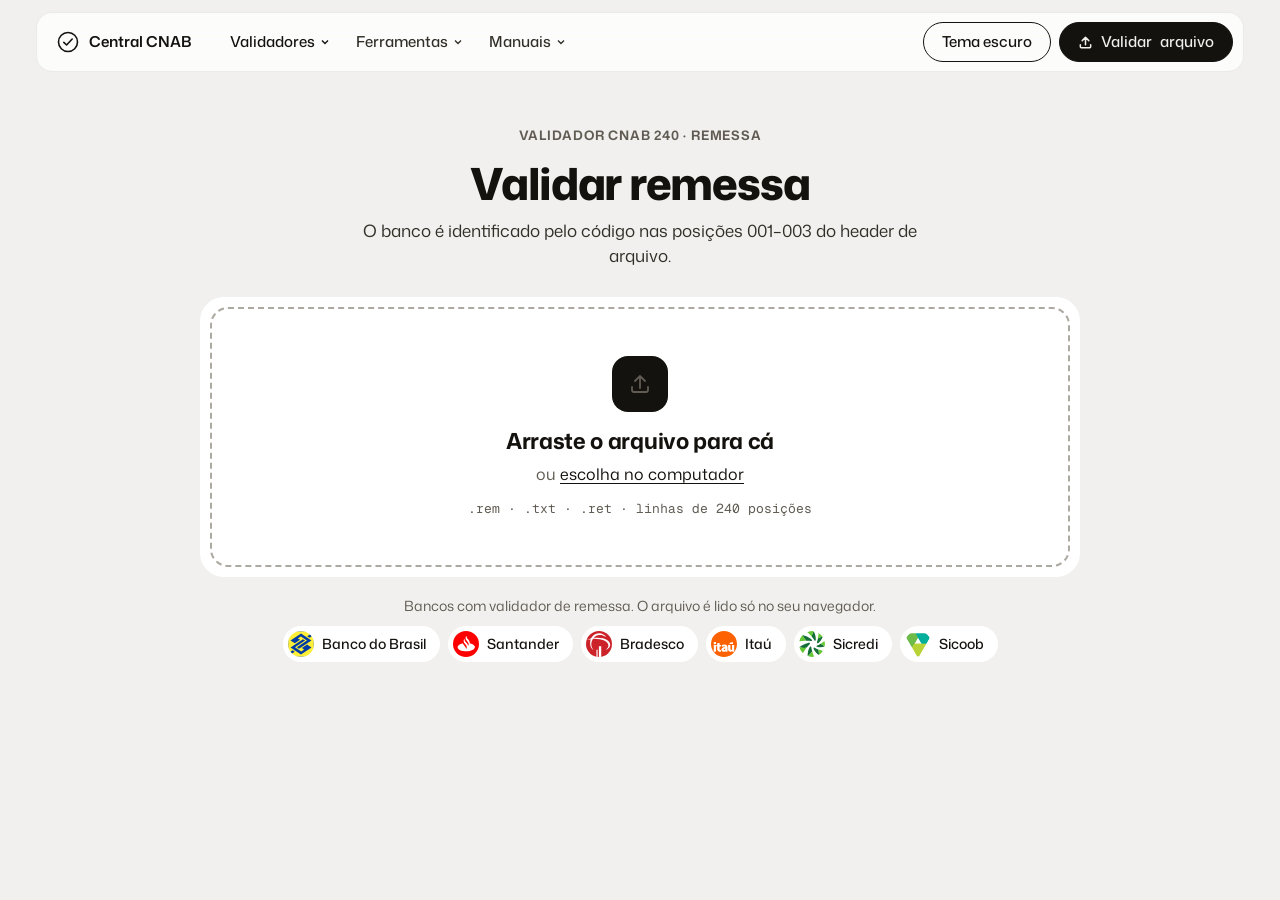
==== commit c49be572: "Central: cabeçalho não se repete ao voltar para a central Com um assets/tema.js antigo no cache do n" ====
--- a/index.html
+++ b/index.html
@@ -9,7 +9,8 @@
 <link rel="preconnect" href="https://fonts.gstatic.com" crossorigin>
 <link href="https://fonts.googleapis.com/css2?family=Geist+Mono:wght@400;500;600&family=Mona+Sans:wght@300..800&display=swap" rel="stylesheet">
 <link rel="icon" href="assets/favicon.svg">
-<script src="assets/tema.js"></script>
+<script>if (window.self !== window.top) { try { window.top.location.replace(location.href); } catch (e) {} }</script>
+<script src="assets/tema.js?v=2026-11-17"></script>
 <link rel="stylesheet" href="assets/ui.css">
 <style>
   /* Casca da central: cabeçalho flutuante + página da ferramenta num iframe.
